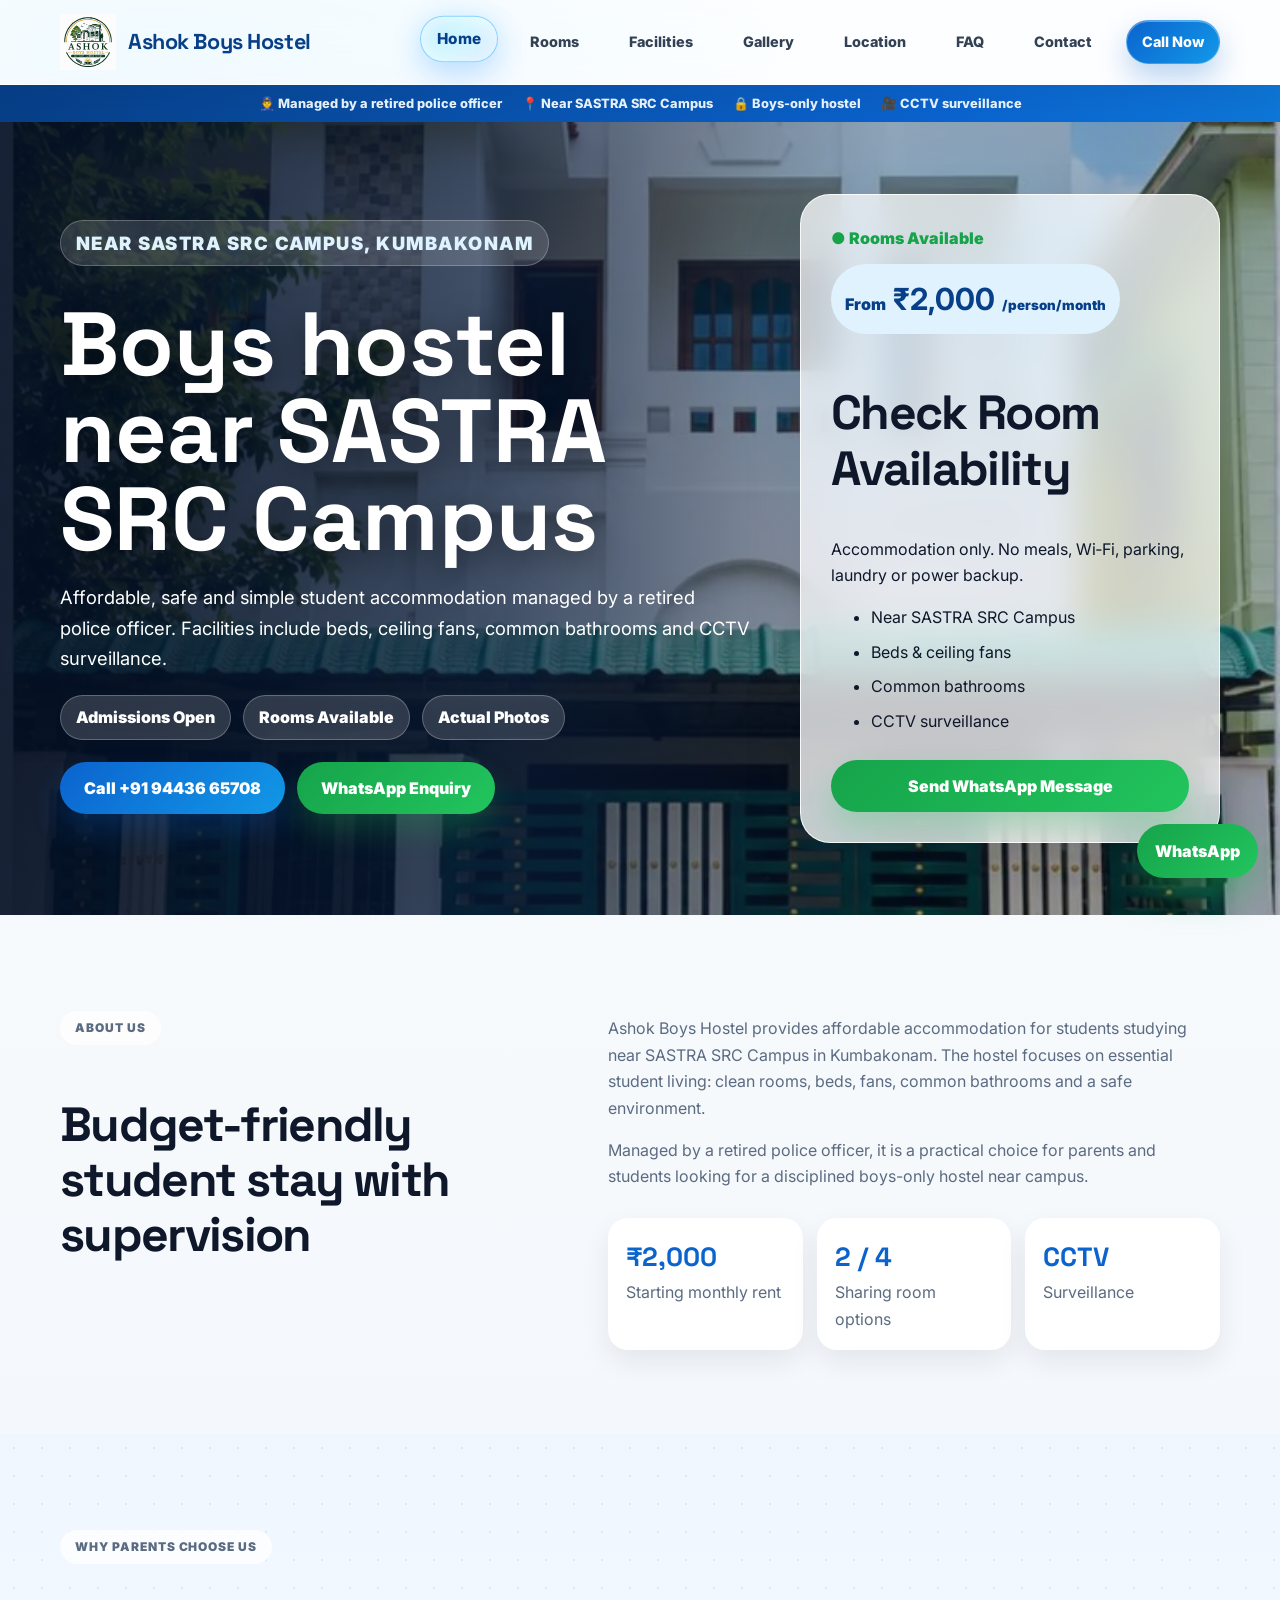
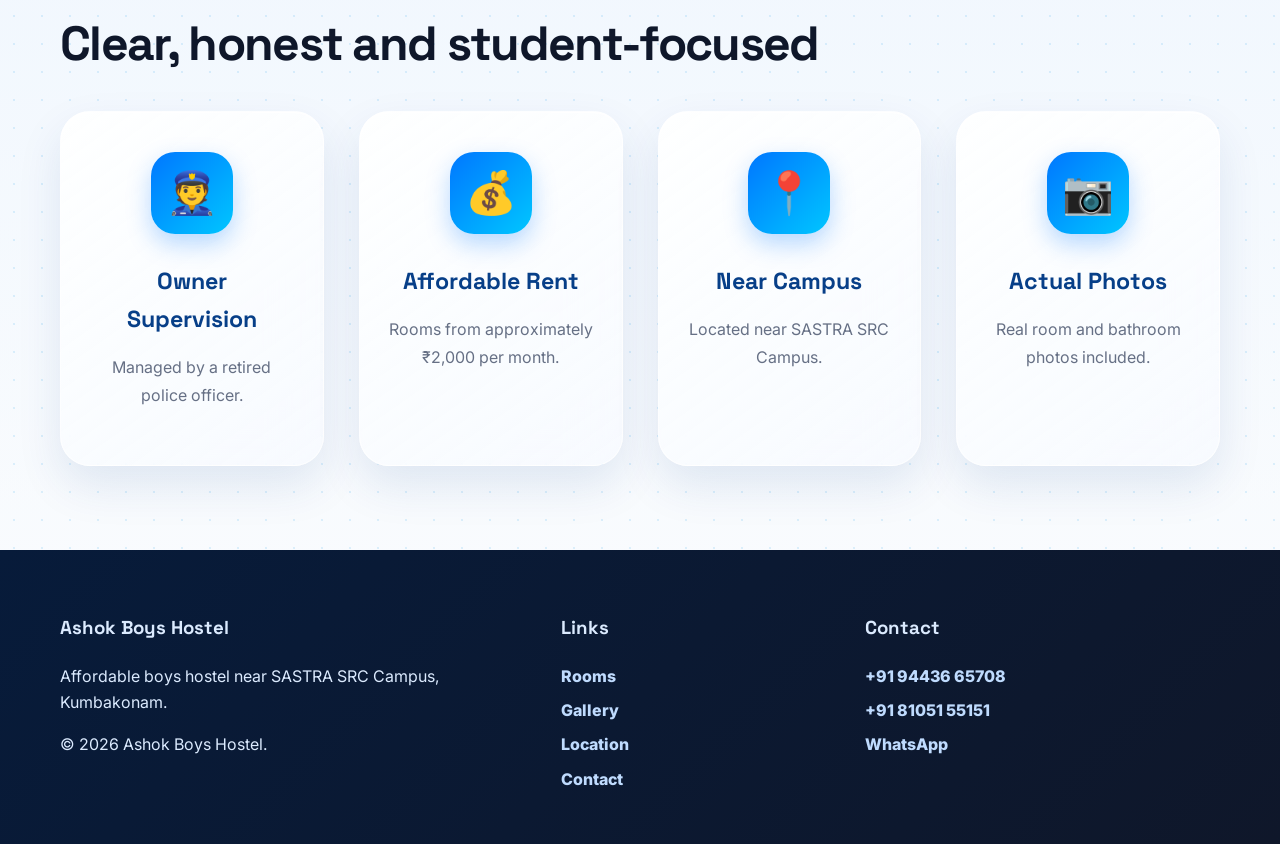
==== index.html @ c49eb803 "Add files via upload" ====
<!DOCTYPE html>
<html lang="en">
 <head>
 <!-- Google tag (gtag.js) -->
<script async src="https://www.googletagmanager.com/gtag/js?id=AW-18298483586"></script>
<script>
  window.dataLayer = window.dataLayer || [];
  function gtag(){dataLayer.push(arguments);}
  gtag('js', new Date());

  gtag('config', 'AW-18298483586');
</script>
  <meta charset="utf-8"/>
  <meta content="width=device-width, initial-scale=1.0" name="viewport"/>
  <title>
   Boys Hostel in Kumbakonam | Near SASTRA SRC Campus | Ashok Boys Hostel
  </title>
  <meta content="Affordable boys hostel near SASTRA SRC Campus, Kumbakonam. Rooms from ₹2,000/month with beds, fans, common bathrooms, CCTV and owner supervision." name="description"/>
  <meta content="boys hostel in kumbakonam, hostel near sastra src, student hostel kumbakonam, boys pg kumbakonam, hostel in kumbakonam" name="keywords"/>
  <meta content="Boys Hostel in Kumbakonam | Near SASTRA SRC Campus | Ashok Boys Hostel" property="og:title"/>
  <meta content="Affordable boys hostel near SASTRA SRC Campus, Kumbakonam. Rooms from ₹2,000/month with beds, fans, common bathrooms, CCTV and owner supervision." property="og:description"/>
  <meta content="images/hero.jpg" property="og:image"/>
  <link href="favicon.svg" rel="icon" type="image/svg+xml"/>
  <link href="style.css" rel="stylesheet"/>
  <script type="application/ld+json">
   {
    "@context": "https://schema.org",
    "@type": "LodgingBusiness",
    "name": "Ashok Boys Hostel",
    "description": "Affordable boys hostel near SASTRA SRC Campus in Kumbakonam. Rooms from ₹2,000 per person per month with beds, ceiling fans, common bathrooms, CCTV surveillance and owner supervision.",
    "address": {
        "@type": "PostalAddress",
        "streetAddress": "#6, Bharath Nagar, Near SASTRA SRC Campus",
        "addressLocality": "Kumbakonam",
        "addressRegion": "Tamil Nadu",
        "addressCountry": "IN"
    },
    "telephone": [
        "+91-94436-65708",
        "+91-81051-55151"
    ],
    "priceRange": "₹2,000/month",
    "amenityFeature": [
        {
            "@type": "LocationFeatureSpecification",
            "name": "Beds",
            "value": true
        },
        {
            "@type": "LocationFeatureSpecification",
            "name": "Ceiling Fans",
            "value": true
        },
        {
            "@type": "LocationFeatureSpecification",
            "name": "Common Bathrooms",
            "value": true
        },
        {
            "@type": "LocationFeatureSpecification",
            "name": "CCTV Surveillance",
            "value": true
        },
        {
            "@type": "LocationFeatureSpecification",
            "name": "Owner Supervision",
            "value": true
        }
    ]
}
  </script>
 </head>
 <body>
  <header class="site-header">
   <div class="container nav-wrap">
    <!--a class="brand" href="index.html">
				<span>ABH</span>Ashok Boys Hostel
			</a-->
    <a class="brand" href="index.html">
     <span class="logo-icon">
      <img alt="Ashok Boys Hostel Logo" src="images/logo.svg"/>
     </span>
     <span class="brand-text">
      Ashok Boys Hostel
     </span>
    </a>
    <button class="menu-toggle">
     ☰
    </button>
    <nav class="main-nav">
     <a class="active" href="index.html">
      Home
     </a>
     <a href="rooms.html">
      Rooms
     </a>
     <a href="facilities.html">
      Facilities
     </a>
     <a href="gallery.html">
      Gallery
     </a>
     <a href="location.html">
      Location
     </a>
     <a href="faq.html">
      FAQ
     </a>
     <a href="contact.html">
      Contact
     </a>
     <a class="nav-cta" href="tel:+919443665708">
      Call Now
     </a>
    </nav>
   </div>
  </header>
  <div class="trust-bar">
   <div class="container">
    <span>
     👮 Managed by a retired police officer
    </span>
    <span>
     📍 Near SASTRA SRC Campus
    </span>
    <span>
     🔒 Boys-only hostel
    </span>
    <span>
     🎥 CCTV surveillance
    </span>
   </div>
  </div>
  <main>
   <section class="hero">
    <div class="hero-bg">
     <picture>
      <source srcset="images/hero.webp" type="image/webp"/>
      <img alt="Ashok Boys Hostel front view" decoding="async" loading="lazy" src="images/hero.jpg"/>
     </picture>
    </div>
    <div class="hero-overlay">
    </div>
    <div class="container hero-grid">
     <div class="hero-content">
      <p class="eyebrow">
       Near SASTRA SRC Campus, Kumbakonam
      </p>
      <h1>
       Boys hostel near SASTRA SRC Campus
      </h1>
      <p>
       Affordable, safe and simple student accommodation managed by a retired police officer. Facilities include beds, ceiling fans, common bathrooms and CCTV surveillance.
      </p>
      <div class="badges">
       <span>
        Admissions Open
       </span>
       <span>
        Rooms Available
       </span>
       <span>
        Actual Photos
       </span>
      </div>
      <div class="actions">
       <a class="btn primary" href="tel:+919443665708">
        Call +91 94436 65708
       </a>
       <a class="btn whatsapp" href="https://wa.me/919443665708?text=Hi%2C%20I%20am%20interested%20in%20Ashok%20Boys%20Hostel.%20Is%20a%20room%20available%3F">
        WhatsApp Enquiry
       </a>
      </div>
     </div>
     <aside class="booking-card">
      <div class="available">
       ● Rooms Available
      </div>
      <div class="price">
       From
       <b>
        ₹2,000
       </b>
       <small>
        /person/month
       </small>
      </div>
      <h2>
       Check Room Availability
      </h2>
      <p>
       Accommodation only. No meals, Wi‑Fi, parking, laundry or power backup.
      </p>
      <ul>
       <li>
        Near SASTRA SRC Campus
       </li>
       <li>
        Beds &amp; ceiling fans
       </li>
       <li>
        Common bathrooms
       </li>
       <li>
        CCTV surveillance
       </li>
      </ul>
      <a class="btn whatsapp full" href="https://wa.me/919443665708">
       Send WhatsApp Message
      </a>
     </aside>
    </div>
   </section>
   <section class="section">
    <div class="container split">
     <div>
      <p class="section-label">
       About Us
      </p>
      <h2>
       Budget-friendly student stay with supervision
      </h2>
     </div>
     <div>
      <p>
       Ashok Boys Hostel provides affordable accommodation for students studying near SASTRA SRC Campus in Kumbakonam. The hostel focuses on essential student living: clean rooms, beds, fans, common bathrooms and a safe environment.
      </p>
      <p>
       Managed by a retired police officer, it is a practical choice for parents and students looking for a disciplined boys-only hostel near campus.
      </p>
      <div class="stats">
       <div>
        <b>
         ₹2,000
        </b>
        <span>
         Starting monthly rent
        </span>
       </div>
       <div>
        <b>
         2 / 4
        </b>
        <span>
         Sharing room options
        </span>
       </div>
       <div>
        <b>
         CCTV
        </b>
        <span>
         Surveillance
        </span>
       </div>
      </div>
     </div>
    </div>
   </section>
   <section class="section light">
    <div class="container">
     <p class="section-label">
      Why Parents Choose Us
     </p>
     <h2>
      Clear, honest and student-focused
     </h2>
     <div class="cards">
      <div class="card">
       <i>
        👮
       </i>
       <h3>
        Owner Supervision
       </h3>
       <p>
        Managed by a retired police officer.
       </p>
      </div>
      <div class="card">
       <i>
        💰
       </i>
       <h3>
        Affordable Rent
       </h3>
       <p>
        Rooms from approximately ₹2,000 per month.
       </p>
      </div>
      <div class="card">
       <i>
        📍
       </i>
       <h3>
        Near Campus
       </h3>
       <p>
        Located near SASTRA SRC Campus.
       </p>
      </div>
      <div class="card">
       <i>
        📷
       </i>
       <h3>
        Actual Photos
       </h3>
       <p>
        Real room and bathroom photos included.
       </p>
      </div>
     </div>
    </div>
   </section>
  </main>
  <footer>
   <div class="container footer-grid">
    <div>
     <h3>
      Ashok Boys Hostel
     </h3>
     <p>
      Affordable boys hostel near SASTRA SRC Campus, Kumbakonam.
     </p>
     <p>
      &copy; 2026 Ashok Boys Hostel.
     </p>
    </div>
    <div>
     <h3>
      Links
     </h3>
     <a href="rooms.html">
      Rooms
     </a>
     <a href="gallery.html">
      Gallery
     </a>
     <a href="location.html">
      Location
     </a>
     <a href="contact.html">
      Contact
     </a>
    </div>
    <div>
     <h3>
      Contact
     </h3>
     <a href="tel:+919443665708">
      +91 94436 65708
     </a>
     <a href="tel:+918105155151">
      +91 81051 55151
     </a>
     <a href="https://wa.me/919443665708">
      WhatsApp
     </a>
    </div>
   </div>
  </footer>
  <a class="whatsapp-float" href="https://wa.me/919443665708?text=Hi%2C%20I%20am%20interested%20in%20Ashok%20Boys%20Hostel.%20Is%20a%20room%20available%3F">
   WhatsApp
  </a>
  <div class="mobile-action-bar">
   <a href="tel:+919443665708">
    Call
   </a>
   <a href="https://wa.me/919443665708">
    WhatsApp
   </a>
   <a href="https://www.google.com/maps/search/?api=1&amp;query=%236%20Bharath%20Nagar%20Near%20SASTRA%20SRC%20Campus%20Kumbakonam">
    Directions
   </a>
  </div>
  <script src="app.js">
  </script>
 </body>
</html>
---- style.css ----
@import url("https://fonts.googleapis.com/css2?family=Space+Grotesk:wght@600;700&family=Inter:wght@400;600;700;800;900&display=swap");

/* =========================================================
   Ashok Boys Hostel Website Styles
   Theme: Premium Blue / White / Grey with Glassmorphism
   ========================================================= */

/* ---------- CSS Variables ---------- */
:root {
    --bg: #f6f9fc;
    --text: #0f172a;
    --muted: #5b6b82;

    --primary: #0b63ce;
    --primary-2: #1298e8;
    --primary-dark: #073f88;

    --dark: #071b3a;
    --white: #ffffff;

    --glass: rgba(255, 255, 255, 0.76);
    --glass-strong: rgba(255, 255, 255, 0.92);
    --glass-border: rgba(255, 255, 255, 0.85);

    --shadow-soft: 0 12px 28px rgba(15, 23, 42, 0.08);
    --shadow-card: 0 24px 60px rgba(15, 23, 42, 0.14);
    --shadow-glow: 0 30px 70px rgba(0, 119, 255, 0.25);

    --whatsapp: #22c55e;

    --radius-sm: 14px;
    --radius-md: 22px;
    --radius-lg: 30px;
    --radius-pill: 999px;
}

/* ---------- Base ---------- */
* {
    box-sizing: border-box;
}

html {
    scroll-behavior: smooth;
    scroll-padding-top: 98px;
}

body {
    margin: 0;
    font-family: "Inter", Arial, sans-serif;
    color: var(--text);
    background:
        radial-gradient(circle at 12% 8%, rgba(18, 152, 232, 0.18), transparent 28%),
        linear-gradient(180deg, #f8fbff 0%, var(--bg) 48%, #eef5fc 100%);
    line-height: 1.65;
    overflow-x: hidden;
}

.container {
    width: min(1160px, 92%);
    margin: 0 auto;
}

img {
    max-width: 100%;
}

a {
    transition:
        color 0.25s ease,
        transform 0.25s ease,
        box-shadow 0.25s ease,
        background 0.25s ease;
}

/* =========================================================
   Header / Navigation
   ========================================================= */
.site-header {
    position: sticky;
    top: 0;
    z-index: 50;
    background: rgba(255, 255, 255, 0.72);
    backdrop-filter: blur(18px) saturate(160%);
    -webkit-backdrop-filter: blur(18px) saturate(160%);
    border-bottom: 1px solid rgba(255, 255, 255, 0.82);
    box-shadow: 0 10px 34px rgba(15, 23, 42, 0.08);
}

.nav-wrap {
    display: flex;
    align-items: center;
    justify-content: space-between;
    gap: 18px;
    padding: 14px 0;
}

/* ---------- Logo / Brand ---------- */
/*
   Recommended HTML:
   <a class="brand" href="index.html">
       <span class="logo-icon">
           <img src="images/logo.svg" alt="Ashok Boys Hostel Logo">
       </span>
       <span class="brand-text">Ashok Boys Hostel</span>
   </a>
*/
.brand {
    display: flex;
    align-items: center;
    gap: 12px;
    text-decoration: none;
}

.logo-icon {
    width: 56px;
    height: 56px;
    display: flex;
    align-items: center;
    justify-content: center;
    flex-shrink: 0;
}

.logo-icon img {
    width: 100%;
    height: 100%;
    object-fit: contain;
    display: block;
}

.brand-text {
    font-family: "Space Grotesk", sans-serif;
    font-size: 1.35rem;
    font-weight: 800;
    color: var(--primary-dark);
    letter-spacing: -0.02em;
}

/* Backward compatibility if old HTML still uses <span>ABH</span> */
.brand > span:not(.logo-icon):not(.brand-text) {
    width: 42px;
    height: 42px;
    display: grid;
    place-items: center;
    flex-shrink: 0;
    border-radius: 14px;
    color: #ffffff;
    background: linear-gradient(135deg, var(--primary), var(--primary-2));
    font: 800 0.78rem "Inter", sans-serif;
    box-shadow: 0 12px 24px rgba(11, 99, 206, 0.28);
}

/* If you use a full logo SVG containing text + icon */
.brand-logo {
    height: 64px;
    width: auto;
    display: block;
}

.main-nav {
    display: flex;
    align-items: center;
    gap: 18px;
    flex-wrap: wrap;
}

.main-nav a {
    color: #334155;
    text-decoration: none;
    font-size: 0.9rem;
    font-weight: 800;
}

.main-nav a.active,
.main-nav a:hover {
    color: var(--primary);
}

.nav-cta {
    padding: 9px 16px;
    border-radius: var(--radius-pill);
    color: #ffffff !important;
    background: linear-gradient(135deg, var(--primary), var(--primary-2));
    box-shadow: 0 12px 24px rgba(11, 99, 206, 0.22);
}

.menu-toggle {
    display: none;
}

/* ---------- Trust Bar ---------- */
.trust-bar {
    color: #eaf6ff;
    background: linear-gradient(90deg, #073f88, #0b63ce, #1298e8, #073f88);
    background-size: 220% 100%;
    font-size: 0.8rem;
    font-weight: 800;
    animation: sheen 8s ease-in-out infinite;
}

.trust-bar .container {
    display: flex;
    justify-content: center;
    gap: 20px;
    flex-wrap: wrap;
    padding: 8px 0;
}

/* =========================================================
   Hero Section
   ========================================================= */
.hero {
    position: relative;
    min-height: calc(100vh - 108px);
    display: grid;
    align-items: center;
    overflow: hidden;
    isolation: isolate;
    background: var(--dark);
}

.hero-bg {
    position: absolute;
    inset: 0;
    z-index: -3;
}

.hero-bg picture,
.hero-bg img {
    width: 100%;
    height: 100%;
    display: block;
}

.hero-bg img {
    object-fit: cover;
    animation: zoom 18s ease-in-out infinite alternate;
}

.hero-overlay {
    position: absolute;
    inset: 0;
    z-index: -2;
    background:
        radial-gradient(circle at 76% 20%, rgba(18, 152, 232, 0.24), transparent 28%),
        linear-gradient(
            90deg,
            rgba(3, 15, 36, 0.92),
            rgba(7, 27, 58, 0.74) 40%,
            rgba(7, 27, 58, 0.34) 70%
        );
}

.hero-grid {
    display: grid;
    grid-template-columns: 1fr 420px;
    gap: 44px;
    align-items: center;
    padding: 72px 0;
}

.hero-content h1 {
    margin: 16px 0;
    color: #ffffff;
    font-family: "Space Grotesk", sans-serif;
    font-size: clamp(2.8rem, 7vw, 6rem);
    font-weight: 800;
    line-height: 0.98;
    text-shadow: 0 8px 32px rgba(0, 0, 0, 0.5);
}

.hero-content p {
    max-width: 690px;
    color: #ffffff;
    font-size: 1.15rem;
}

.eyebrow,
.section-label {
    display: inline-flex;
    align-items: center;
    padding: 7px 15px;
    border-radius: var(--radius-pill);
    color: var(--primary-dark);
    background: rgba(255, 255, 255, 0.78);
    font-size: 0.75rem;
    font-weight: 900;
    letter-spacing: 0.08em;
    text-transform: uppercase;
}

.hero .eyebrow {
    color: #dff3ff;
    background: rgba(255, 255, 255, 0.14);
    border: 1px solid rgba(255, 255, 255, 0.24);
}

.badges,
.actions {
    display: flex;
    flex-wrap: wrap;
    gap: 12px;
    margin: 22px 0;
}

.badges span {
    padding: 8px 15px;
    border-radius: var(--radius-pill);
    color: #ffffff;
    background: rgba(255, 255, 255, 0.16);
    border: 1px solid rgba(255, 255, 255, 0.25);
    font-weight: 900;
    backdrop-filter: blur(14px);
    -webkit-backdrop-filter: blur(14px);
    animation: float 4s ease-in-out infinite;
}

/* =========================================================
   Buttons
   ========================================================= */
.btn {
    min-height: 50px;
    display: inline-flex;
    align-items: center;
    justify-content: center;
    padding: 13px 24px;
    border: 0;
    border-radius: var(--radius-pill);
    cursor: pointer;
    text-decoration: none;
    font-weight: 900;
}

.btn:hover {
    transform: translateY(-3px);
}

.primary {
    color: #ffffff;
    background: linear-gradient(135deg, var(--primary), var(--primary-2));
    box-shadow: 0 16px 30px rgba(11, 99, 206, 0.25);
}

.whatsapp {
    color: #ffffff;
    background: linear-gradient(135deg, #16a34a, var(--whatsapp));
    box-shadow: 0 16px 30px rgba(34, 197, 94, 0.24);
}

.full {
    width: 100%;
    margin-top: 10px;
}

/* =========================================================
   Cards / Glass Base
   ========================================================= */
.booking-card,
.card,
.room-detail,
.contact-card,
.map-card,
.enquiry-form,
.faq-list details {
    background: var(--glass);
    border: 1px solid var(--glass-border);
    border-radius: var(--radius-lg);
    box-shadow: var(--shadow-card);
    backdrop-filter: blur(18px) saturate(160%);
    -webkit-backdrop-filter: blur(18px) saturate(160%);
    overflow: hidden;
}

.booking-card {
    padding: 30px;
}

.available {
    color: #16a34a;
    font-weight: 900;
}

.price {
    display: inline-flex;
    align-items: baseline;
    gap: 7px;
    margin: 12px 0;
    padding: 10px 14px;
    border-radius: var(--radius-pill);
    color: var(--primary-dark);
    background: #e0f2fe;
    font-weight: 900;
}

.price b {
    font-size: 1.9rem;
}

.booking-card li {
    margin: 8px 0;
}

/* =========================================================
   General Sections
   ========================================================= */
.section {
    padding: 84px 0;
}

.light {
    background:
        radial-gradient(rgba(18, 152, 232, 0.13) 1px, transparent 1px) 0 0 / 28px 28px,
        linear-gradient(180deg, rgba(238, 246, 255, 0.74), rgba(255, 255, 255, 0.58));
}

.split,
.contact-grid,
.location-grid {
    display: grid;
    grid-template-columns: 0.9fr 1.1fr;
    gap: 48px;
}

.section p,
.card p,
.stats span {
    color: var(--muted);
}

h2,
h3 {
    font-family: "Space Grotesk", sans-serif;
}

h2 {
    font-size: clamp(1.9rem, 4vw, 3rem);
    line-height: 1.15;
    letter-spacing: -0.035em;
}

.stats {
    display: grid;
    grid-template-columns: repeat(3, 1fr);
    gap: 14px;
    margin-top: 28px;
}

.stats div {
    padding: 18px;
    border-radius: 20px;
    background: #ffffff;
    box-shadow: var(--shadow-soft);
}

.stats b {
    display: block;
    color: var(--primary);
    font-family: "Space Grotesk", sans-serif;
    font-size: 1.65rem;
    font-weight: 900;
}

/* =========================================================
   Why Parents Choose Us Section + Premium Hover Cards
   Applies to:
   <div class="cards"><div class="card">...</div></div>
   ========================================================= */
.cards {
    display: grid;
    grid-template-columns: repeat(auto-fit, minmax(260px, 1fr));
    gap: 35px;
    margin-top: 34px;
}

.cards.six {
    grid-template-columns: repeat(auto-fit, minmax(260px, 1fr));
}

.card {
    position: relative;
    min-height: 260px;
    padding: 40px 28px;
    border-radius: 30px;
    overflow: hidden;
    isolation: isolate;
    text-align: center;

    background:
        linear-gradient(
            145deg,
            rgba(255, 255, 255, 0.92),
            rgba(247, 250, 255, 0.82)
        );

    border: 1px solid rgba(255, 255, 255, 0.6);

    box-shadow:
        0 20px 45px rgba(0, 60, 140, 0.10),
        inset 0 1px 0 rgba(255, 255, 255, 0.8);

    backdrop-filter: blur(25px);
    -webkit-backdrop-filter: blur(25px);

    transition:
        transform 0.45s cubic-bezier(0.22, 1, 0.36, 1),
        box-shadow 0.45s ease,
        border-color 0.45s ease,
        background 0.45s ease;
}

/* Glossy moving reflection */
.card::before {
    content: "";
    position: absolute;
    top: -80%;
    left: -120%;
    width: 70%;
    height: 250%;
    transform: rotate(28deg);
    background:
        linear-gradient(
            rgba(255, 255, 255, 0),
            rgba(255, 255, 255, 0.65),
            rgba(255, 255, 255, 0)
        );
    transition: left 1s ease;
    z-index: 1;
    pointer-events: none;
}

/* Soft colored glow layer */
.card::after {
    content: "";
    position: absolute;
    inset: -2px;
    z-index: -1;
    border-radius: 30px;
    background:
        linear-gradient(
            135deg,
            rgba(0, 153, 255, 0.35),
            rgba(0, 255, 255, 0.15),
            rgba(120, 90, 255, 0.25)
        );
    opacity: 0;
    filter: blur(22px);
    transition: opacity 0.45s ease;
}

.card:hover {
    transform: translateY(-14px) scale(1.045);
    border-color: #66c8ff;

    box-shadow:
        0 30px 70px rgba(0, 119, 255, 0.25),
        0 0 50px rgba(0, 180, 255, 0.18),
        inset 0 1px 0 rgba(255, 255, 255, 0.9);
}

.card:hover::before {
    left: 160%;
}

.card:hover::after {
    opacity: 1;
}

.card i {
    width: 82px;
    height: 82px;
    display: flex;
    align-items: center;
    justify-content: center;
    margin: 0 auto;
    border-radius: 24px;
    color: #ffffff;
    background: linear-gradient(135deg, #0077ff, #00c6ff);
    font-size: 2.6rem;
    font-style: normal;

    box-shadow:
        0 10px 25px rgba(0, 119, 255, 0.28);

    transition:
        transform 0.45s cubic-bezier(0.22, 1, 0.36, 1),
        box-shadow 0.45s ease;
}

.card:hover i {
    transform: scale(1.18) rotate(-6deg);

    box-shadow:
        0 0 35px rgba(0, 162, 255, 0.55),
        0 0 60px rgba(0, 162, 255, 0.22);
}

.card h3 {
    margin-top: 28px;
    margin-bottom: 0;
    color: var(--primary-dark);
    font-size: 1.45rem;
    font-weight: 800;
    transition: color 0.35s ease;
}

.card p {
    margin-top: 15px;
    color: #667085;
    font-size: 1rem;
    line-height: 1.75;
    transition: color 0.35s ease;
}

.card:hover h3 {
    color: #0067ff;
}

.card:hover p {
    color: #4d6175;
}

/* Different subtle glow accents for the first four Why Parents cards */
.cards .card:nth-child(1)::after {
    background:
        linear-gradient(
            135deg,
            rgba(0, 119, 255, 0.38),
            rgba(0, 198, 255, 0.18)
        );
}

.cards .card:nth-child(2)::after {
    background:
        linear-gradient(
            135deg,
            rgba(34, 197, 94, 0.35),
            rgba(125, 211, 252, 0.18)
        );
}

.cards .card:nth-child(3)::after {
    background:
        linear-gradient(
            135deg,
            rgba(124, 58, 237, 0.30),
            rgba(14, 165, 233, 0.16)
        );
}

.cards .card:nth-child(4)::after {
    background:
        linear-gradient(
            135deg,
            rgba(245, 158, 11, 0.32),
            rgba(14, 165, 233, 0.16)
        );
}

/* =========================================================
   Page Hero
   ========================================================= */
.page-hero {
    padding: 90px 0;
    color: #ffffff;
    background: linear-gradient(135deg, var(--dark), var(--primary));
}

.page-hero p {
    color: #dbeafe;
}

/* =========================================================
   Rooms
   ========================================================= */
.room-grid {
    display: grid;
    gap: 28px;
}

.room-detail {
    display: grid;
    grid-template-columns: 0.9fr 1.1fr;
    gap: 24px;
    padding: 18px;
}

.room-detail img {
    width: 100%;
    height: 360px;
    object-fit: cover;
    border-radius: 22px;
}

.room-detail div {
    padding: 16px;
}

/* =========================================================
   Facilities: Not Available
   ========================================================= */
.not-available {
    display: flex;
    flex-wrap: wrap;
    gap: 12px;
}

.not-available span {
    padding: 10px 14px;
    border-radius: var(--radius-pill);
    color: #991b1b;
    background: #fee2e2;
    font-weight: 900;
}

/* =========================================================
   Gallery
   ========================================================= */
.gallery {
    display: grid;
    grid-template-columns: repeat(auto-fit, minmax(255px, 1fr));
    gap: 20px;
}

.gallery figure {
    position: relative;
    height: 260px;
    margin: 0;
    border-radius: 24px;
    overflow: hidden;
    cursor: pointer;
    background: #ffffff;
    box-shadow: 0 18px 38px rgba(15, 23, 42, 0.13);
}

.gallery figure:nth-child(3n) {
    height: 330px;
}

.gallery img {
    width: 100%;
    height: 100%;
    display: block;
    object-fit: cover;
    transition: transform 0.45s ease;
}

.gallery figure:hover img {
    transform: scale(1.08);
}

.gallery figcaption {
    position: absolute;
    left: 12px;
    right: 12px;
    bottom: 12px;
    padding: 10px;
    border-radius: 16px;
    color: #ffffff;
    background: linear-gradient(90deg, rgba(7, 63, 136, 0.86), rgba(11, 99, 206, 0.72));
    font-weight: 900;
}

/* =========================================================
   Location / Map
   ========================================================= */
.map-card {
    padding: 12px;
}

.map-card iframe {
    width: 100%;
    height: 370px;
    display: block;
    border: 0;
    border-radius: 22px;
}

/* =========================================================
   Contact / Form
   ========================================================= */
.contact-card,
.enquiry-form {
    padding: 30px;
}

.contact-card a {
    color: var(--primary-dark);
    font-weight: 900;
}

.enquiry-form {
    display: grid;
    gap: 14px;
}

.enquiry-form label {
    display: grid;
    gap: 7px;
    font-weight: 900;
}

.enquiry-form input {
    min-height: 46px;
    padding: 12px;
    border: 1px solid #cbd5e1;
    border-radius: 14px;
    font: inherit;
}

.enquiry-form input:focus {
    outline: none;
    border-color: rgba(18, 152, 232, 0.7);
    box-shadow: 0 0 0 5px rgba(18, 152, 232, 0.14);
}

/* =========================================================
   FAQ
   ========================================================= */
.faq-list {
    max-width: 900px;
}

.faq-list details {
    margin: 14px 0;
}

.faq-list summary {
    padding: 20px 24px;
    cursor: pointer;
    font-weight: 900;
}

.faq-list p {
    padding: 0 24px 20px;
}

/* =========================================================
   Lightbox
   ========================================================= */
.lightbox {
    position: fixed;
    inset: 0;
    z-index: 100;
    display: none;
    place-items: center;
    padding: 28px;
    background: rgba(2, 6, 23, 0.86);
}

.lightbox.open {
    display: grid;
}

.lightbox img {
    max-width: min(1100px, 94vw);
    max-height: 82vh;
    border-radius: 22px;
}

.lightbox-close,
.lightbox-nav {
    position: fixed;
    border: 0;
    border-radius: 50%;
    color: #ffffff;
    background: rgba(255, 255, 255, 0.18);
    cursor: pointer;
}

.lightbox-close {
    right: 24px;
    top: 18px;
    width: 46px;
    height: 46px;
    font-size: 2rem;
}

.lightbox-nav {
    top: 50%;
    width: 54px;
    height: 54px;
    font-size: 3rem;
}

.lightbox-prev {
    left: 24px;
}

.lightbox-next {
    right: 24px;
}

/* =========================================================
   Footer
   ========================================================= */
footer {
    padding: 44px 0;
    color: #dbeafe;
    background: linear-gradient(135deg, var(--dark), #0f172a);
}

.footer-grid {
    display: grid;
    grid-template-columns: 1.2fr 0.7fr 0.9fr;
    gap: 28px;
}

.footer-grid a {
    display: block;
    margin: 8px 0;
    color: #bfdbfe;
    text-decoration: none;
    font-weight: 800;
}

/* =========================================================
   Floating Actions
   ========================================================= */
.whatsapp-float {
    position: fixed;
    right: 22px;
    bottom: 22px;
    z-index: 40;
    padding: 14px 18px;
    border-radius: var(--radius-pill);
    color: #ffffff;
    background: linear-gradient(135deg, #16a34a, var(--whatsapp));
    text-decoration: none;
    font-weight: 900;
    box-shadow: 0 18px 34px rgba(34, 197, 94, 0.36);
}

.mobile-action-bar {
    display: none;
}

/* =========================================================
   Animations
   ========================================================= */
@keyframes zoom {
    to {
        transform: scale(1.1);
    }
}

@keyframes float {
    50% {
        transform: translateY(-7px);
    }
}

@keyframes sheen {
    50% {
        background-position: 100% 50%;
    }
}

/* =========================================================
   Responsive
   ========================================================= */
@media (max-width: 980px) {
    .hero-grid,
    .split,
    .contact-grid,
    .location-grid {
        grid-template-columns: 1fr;
    }

    .hero,
    .hero-grid {
        min-height: auto;
    }

    .cards,
    .cards.six {
        grid-template-columns: repeat(2, 1fr);
    }

    .room-detail {
        grid-template-columns: 1fr;
    }

    .footer-grid {
        grid-template-columns: 1fr;
    }
}

@media (max-width: 760px) {
    body {
        padding-bottom: 72px;
    }

    .brand-text {
        font-size: 1.05rem;
    }

    .logo-icon {
        width: 46px;
        height: 46px;
    }

    .menu-toggle {
        display: block;
        padding: 8px 12px;
        border: 0;
        border-radius: 12px;
        color: #ffffff;
        background: linear-gradient(135deg, var(--primary), var(--primary-2));
        font-weight: 900;
    }

    .main-nav {
        position: absolute;
        left: 4%;
        right: 4%;
        top: 72px;
        display: none;
        flex-direction: column;
        align-items: flex-start;
        padding: 18px;
        border-radius: 22px;
        background: rgba(255, 255, 255, 0.95);
        box-shadow: var(--shadow-card);
    }

    .main-nav.open {
        display: flex;
    }

    .trust-bar .container {
        justify-content: flex-start;
        font-size: 0.72rem;
    }

    .hero-grid {
        padding: 54px 0 82px;
    }

    .hero-overlay {
        background:
            linear-gradient(
                180deg,
                rgba(3, 15, 36, 0.90),
                rgba(7, 27, 58, 0.74)
            );
    }

    .hero-content h1 {
        font-size: clamp(2.5rem, 12vw, 4.4rem);
    }

    .booking-card {
        padding: 22px;
    }

    .cards,
    .cards.six,
    .stats {
        grid-template-columns: 1fr;
    }

    .card {
        min-height: auto;
        padding: 34px 24px;
    }

    .card:hover {
        transform: translateY(-8px) scale(1.025);
    }

    .room-detail img {
        height: 280px;
    }

    .gallery {
        grid-template-columns: 1fr;
    }

    .whatsapp-float {
        display: none;
    }

    .mobile-action-bar {
        position: fixed;
        left: 10px;
        right: 10px;
        bottom: 10px;
        z-index: 80;
        display: grid;
        grid-template-columns: 1fr 1fr 1fr;
        gap: 8px;
        padding: 9px;
        border-radius: 20px;
        background: rgba(255, 255, 255, 0.86);
        box-shadow: 0 18px 42px rgba(15, 23, 42, 0.20);
        backdrop-filter: blur(18px);
        -webkit-backdrop-filter: blur(18px);
    }

    .mobile-action-bar a {
        min-height: 46px;
        display: grid;
        place-items: center;
        border-radius: 14px;
        color: #ffffff;
        background: linear-gradient(135deg, var(--primary), var(--primary-2));
        text-decoration: none;
        font-weight: 900;
    }

    .mobile-action-bar a:nth-child(2) {
        background: linear-gradient(135deg, #16a34a, var(--whatsapp));
    }

    .mobile-action-bar a:nth-child(3) {
        background: linear-gradient(135deg, #475569, #0f172a);
    }
}

/* =========================================================
   Reduced Motion Accessibility
   ========================================================= */
@media (prefers-reduced-motion: reduce) {
    *,
    *::before,
    *::after {
        animation-duration: 0.001ms !important;
        animation-iteration-count: 1 !important;
        transition-duration: 0.001ms !important;
        scroll-behavior: auto !important;
    }
}

/* =========================================================
   Premium Main Navigation Hover / Active Effects
   Glossy + Glow + Soft Zoom
   ========================================================= */
.main-nav a {
    position: relative;
    isolation: isolate;
    overflow: hidden;

    min-height: 40px;
    display: inline-flex;
    align-items: center;
    justify-content: center;

    padding: 9px 15px;
    border-radius: var(--radius-pill);

    color: #334155;
    text-decoration: none;
    font-size: 0.9rem;
    font-weight: 800;

    background: transparent;
    border: 1px solid transparent;

    transition:
        transform 0.35s cubic-bezier(0.22, 1, 0.36, 1),
        color 0.35s ease,
        background 0.35s ease,
        border-color 0.35s ease,
        box-shadow 0.35s ease;
}

/* Soft glossy reflection */
.main-nav a::before {
    content: "";
    position: absolute;
    top: -90%;
    left: -120%;

    width: 60%;
    height: 260%;

    transform: rotate(28deg);

    background:
        linear-gradient(
            rgba(255, 255, 255, 0),
            rgba(255, 255, 255, 0.72),
            rgba(255, 255, 255, 0)
        );

    transition: left 0.8s ease;
    z-index: -1;
    pointer-events: none;
}

/* Glow layer */
.main-nav a::after {
    content: "";
    position: absolute;
    inset: -2px;
    z-index: -2;

    border-radius: var(--radius-pill);

    background:
        linear-gradient(
            135deg,
            rgba(0, 153, 255, 0.36),
            rgba(0, 255, 255, 0.16),
            rgba(120, 90, 255, 0.22)
        );

    opacity: 0;
    filter: blur(14px);

    transition: opacity 0.35s ease;
    pointer-events: none;
}

.main-nav a:hover,
.main-nav a.active {
    color: var(--primary-dark);

    background:
        linear-gradient(
            145deg,
            rgba(255, 255, 255, 0.94),
            rgba(239, 248, 255, 0.82)
        );

    border-color: rgba(102, 200, 255, 0.78);

    box-shadow:
        0 14px 32px rgba(0, 119, 255, 0.18),
        0 0 28px rgba(0, 180, 255, 0.14),
        inset 0 1px 0 rgba(255, 255, 255, 0.92);

    transform: translateY(-3px) scale(1.055);
}

.main-nav a:hover::before,
.main-nav a.active::before {
    left: 160%;
}

.main-nav a:hover::after,
.main-nav a.active::after {
    opacity: 1;
}

/* Keep Call Now as strong CTA but with the same glossy interaction */
.main-nav .nav-cta {
    color: #ffffff !important;
    background: linear-gradient(135deg, var(--primary), var(--primary-2));
    border-color: rgba(255, 255, 255, 0.28);

    box-shadow:
        0 14px 30px rgba(11, 99, 206, 0.28),
        inset 0 1px 0 rgba(255, 255, 255, 0.35);
}

.main-nav .nav-cta:hover,
.main-nav .nav-cta.active {
    color: #ffffff !important;

    background:
        linear-gradient(
            135deg,
            #0067ff,
            #00c6ff
        );

    border-color: rgba(255, 255, 255, 0.60);

    box-shadow:
        0 18px 38px rgba(0, 119, 255, 0.32),
        0 0 42px rgba(0, 180, 255, 0.26),
        inset 0 1px 0 rgba(255, 255, 255, 0.52);

    transform: translateY(-3px) scale(1.06);
}

/* Mobile menu: reduce zoom so the menu remains stable */
@media (max-width: 760px) {
    .main-nav a {
        width: 100%;
        justify-content: flex-start;
        padding: 11px 15px;
    }

    .main-nav a:hover,
    .main-nav a.active,
    .main-nav .nav-cta:hover,
    .main-nav .nav-cta.active {
        transform: translateY(-1px) scale(1.015);
    }
}
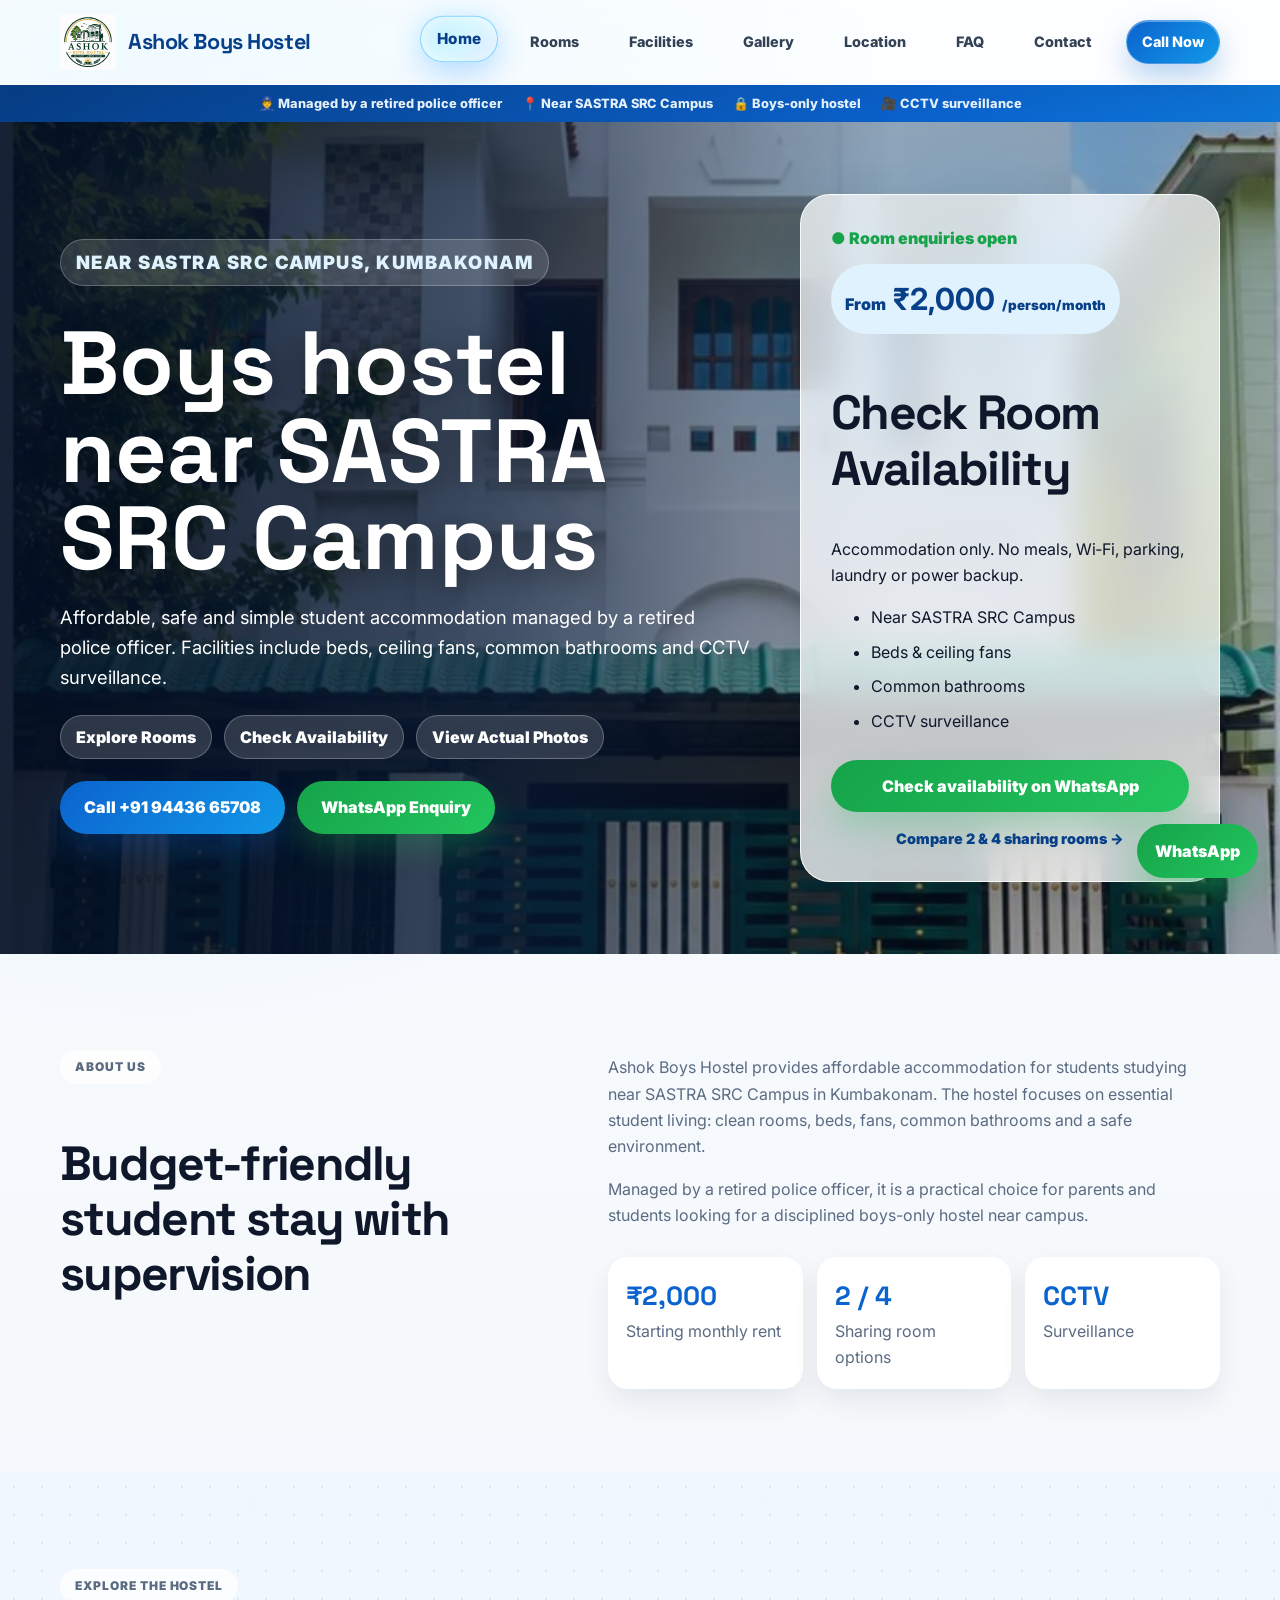
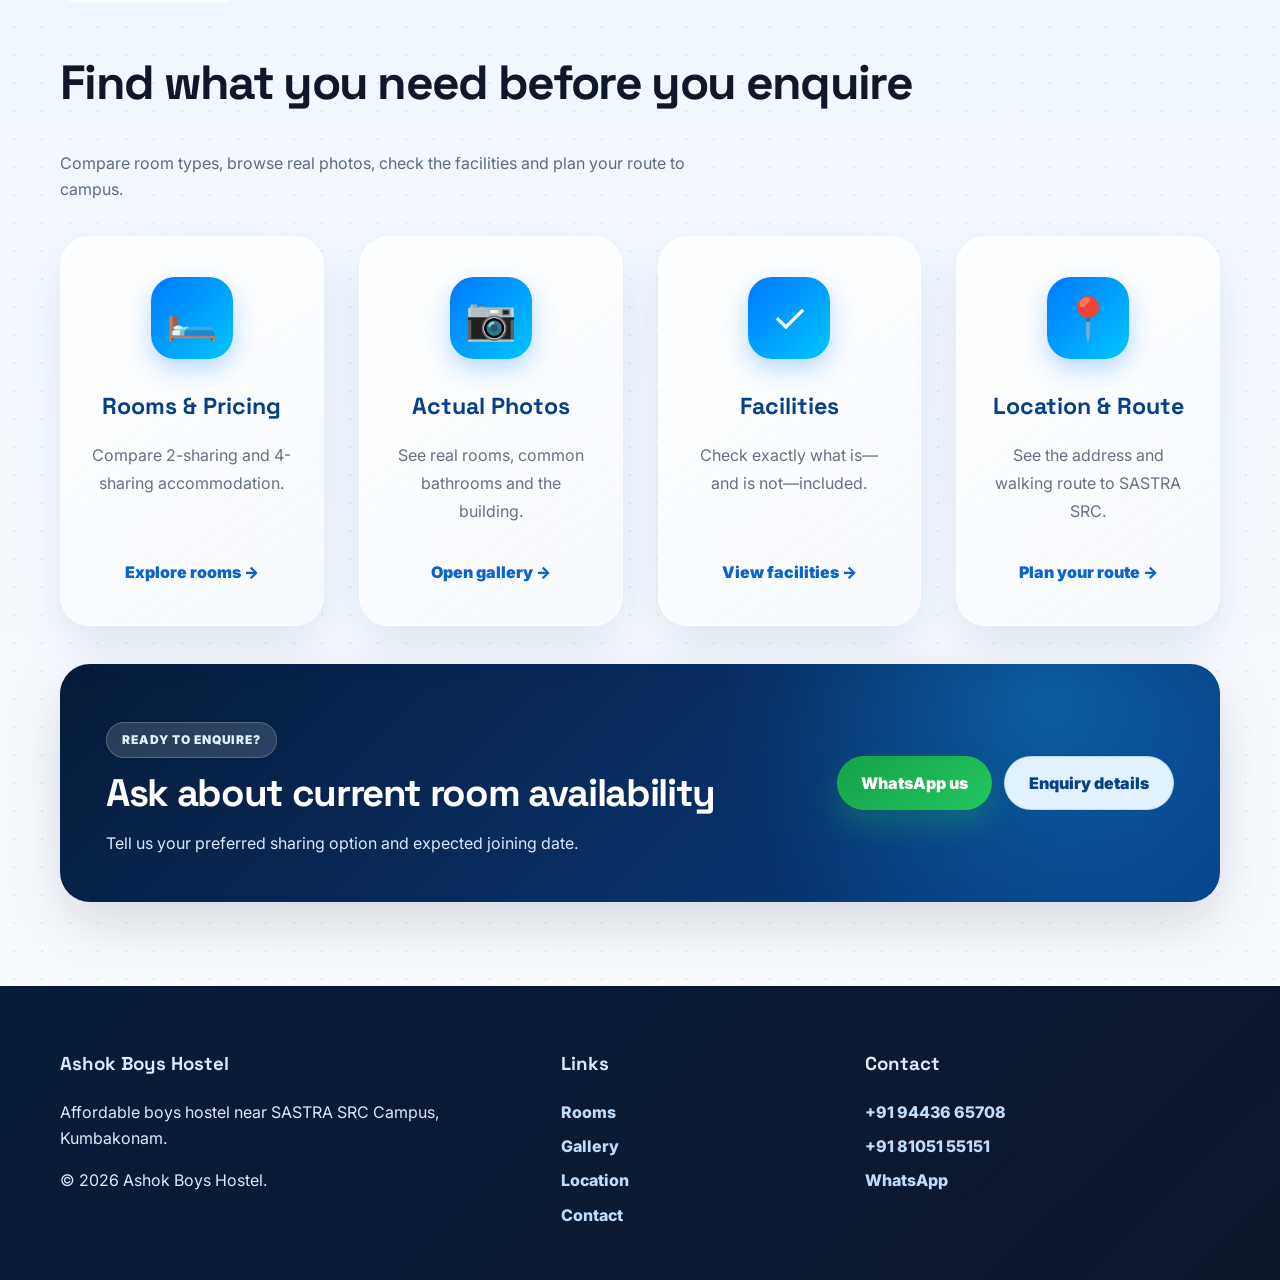
==== commit 8eb6691b: "Update hostel site location page" ====
--- a/index.html
+++ b/index.html
@@ -10,6 +10,25 @@
 
   gtag('config', 'AW-18298483586');
 </script>
+<!-- Event snippet for Page view conversion page
+In your html page, add the snippet and call gtag_report_conversion when someone clicks on the chosen link or button. -->
+<script>
+function gtag_report_conversion(url) {
+  var callback = function () {
+    if (typeof(url) != 'undefined') {
+      window.location = url;
+    }
+  };
+  gtag('event', 'conversion', {
+      'send_to': 'AW-18298483586/ihwCCOe3nsscEILnspVE',
+      'value': 1.0,
+      'currency': 'INR',
+      'event_callback': callback
+  });
+  return false;
+}
+</script>
+
   <meta charset="utf-8"/>
   <meta content="width=device-width, initial-scale=1.0" name="viewport"/>
   <title>
@@ -21,6 +40,8 @@
   <meta content="Affordable boys hostel near SASTRA SRC Campus, Kumbakonam. Rooms from ₹2,000/month with beds, fans, common bathrooms, CCTV and owner supervision." property="og:description"/>
   <meta content="images/hero.jpg" property="og:image"/>
   <link href="favicon.svg" rel="icon" type="image/svg+xml"/>
+  <meta content="#0b63ce" name="theme-color"/>
+  <link href="manifest.json" rel="manifest"/>
   <link href="style.css" rel="stylesheet"/>
   <script type="application/ld+json">
    {
@@ -84,10 +105,10 @@
       Ashok Boys Hostel
      </span>
     </a>
-    <button class="menu-toggle">
-     ☰
+    <button aria-controls="main-navigation" aria-expanded="false" aria-label="Open navigation menu" class="menu-toggle" type="button">
+     <span aria-hidden="true">☰</span>
     </button>
-    <nav class="main-nav">
+    <nav class="main-nav" id="main-navigation">
      <a class="active" href="index.html">
       Home
      </a>
@@ -152,16 +173,10 @@
       <p>
        Affordable, safe and simple student accommodation managed by a retired police officer. Facilities include beds, ceiling fans, common bathrooms and CCTV surveillance.
       </p>
-      <div class="badges">
-       <span>
-        Admissions Open
-       </span>
-       <span>
-        Rooms Available
-       </span>
-       <span>
-        Actual Photos
-       </span>
+      <div class="badges hero-links" aria-label="Quick links">
+       <a href="rooms.html">Explore Rooms</a>
+       <a href="contact.html">Check Availability</a>
+       <a href="gallery.html">View Actual Photos</a>
       </div>
       <div class="actions">
        <a class="btn primary" href="tel:+919443665708">
@@ -174,7 +189,7 @@
      </div>
      <aside class="booking-card">
       <div class="available">
-       ● Rooms Available
+       ● Room enquiries open
       </div>
       <div class="price">
        From
@@ -205,9 +220,10 @@
         CCTV surveillance
        </li>
       </ul>
-      <a class="btn whatsapp full" href="https://wa.me/919443665708">
-       Send WhatsApp Message
-      </a>
+      <a class="btn whatsapp full" href="https://wa.me/919443665708?text=Hi%2C%20I%20would%20like%20to%20check%20current%20room%20availability%20at%20Ashok%20Boys%20Hostel.">
+       Check availability on WhatsApp
+      </a>
+      <a class="booking-secondary-link" href="rooms.html">Compare 2 &amp; 4 sharing rooms →</a>
      </aside>
     </div>
    </section>
@@ -229,86 +245,76 @@
        Managed by a retired police officer, it is a practical choice for parents and students looking for a disciplined boys-only hostel near campus.
       </p>
       <div class="stats">
-       <div>
+       <a href="rooms.html">
         <b>
          ₹2,000
         </b>
         <span>
          Starting monthly rent
         </span>
-       </div>
-       <div>
+       </a>
+       <a href="rooms.html">
         <b>
          2 / 4
         </b>
         <span>
          Sharing room options
         </span>
-       </div>
-       <div>
+       </a>
+       <a href="facilities.html">
         <b>
          CCTV
         </b>
         <span>
          Surveillance
         </span>
-       </div>
+       </a>
       </div>
      </div>
     </div>
    </section>
    <section class="section light">
     <div class="container">
-     <p class="section-label">
-      Why Parents Choose Us
-     </p>
+     <p class="section-label">Explore the hostel</p>
      <h2>
-      Clear, honest and student-focused
+      Find what you need before you enquire
      </h2>
-     <div class="cards">
-      <div class="card">
-       <i>
-        👮
-       </i>
-       <h3>
-        Owner Supervision
-       </h3>
-       <p>
-        Managed by a retired police officer.
-       </p>
-      </div>
-      <div class="card">
-       <i>
-        💰
-       </i>
-       <h3>
-        Affordable Rent
-       </h3>
-       <p>
-        Rooms from approximately ₹2,000 per month.
-       </p>
-      </div>
-      <div class="card">
-       <i>
-        📍
-       </i>
-       <h3>
-        Near Campus
-       </h3>
-       <p>
-        Located near SASTRA SRC Campus.
-       </p>
-      </div>
-      <div class="card">
-       <i>
-        📷
-       </i>
-       <h3>
-        Actual Photos
-       </h3>
-       <p>
-        Real room and bathroom photos included.
-       </p>
+     <p class="pathways-intro">Compare room types, browse real photos, check the facilities and plan your route to campus.</p>
+     <div class="cards home-pathways">
+      <a class="card" href="rooms.html">
+       <i>🛏️</i>
+       <h3>Rooms &amp; Pricing</h3>
+       <p>Compare 2-sharing and 4-sharing accommodation.</p>
+       <span class="card-link">Explore rooms →</span>
+      </a>
+      <a class="card" href="gallery.html">
+       <i>📷</i>
+       <h3>Actual Photos</h3>
+       <p>See real rooms, common bathrooms and the building.</p>
+       <span class="card-link">Open gallery →</span>
+      </a>
+      <a class="card" href="facilities.html">
+       <i>✓</i>
+       <h3>Facilities</h3>
+       <p>Check exactly what is—and is not—included.</p>
+       <span class="card-link">View facilities →</span>
+      </a>
+      <a class="card" href="location.html">
+       <i>📍</i>
+       <h3>Location &amp; Route</h3>
+       <p>See the address and walking route to SASTRA SRC.</p>
+       <span class="card-link">Plan your route →</span>
+      </a>
+     </div>
+     <div class="home-enquiry-strip">
+      <div>
+       <p class="section-label">Ready to enquire?</p>
+       <h2>Ask about current room availability</h2>
+       <p>Tell us your preferred sharing option and expected joining date.</p>
+      </div>
+      <div class="home-enquiry-actions">
+       <a class="btn whatsapp" href="https://wa.me/919443665708?text=Hi%2C%20I%20would%20like%20to%20check%20room%20availability.%20My%20preferred%20room%20is%3A%20">WhatsApp us</a>
+       <a class="btn secondary" href="contact.html">Enquiry details</a>
       </div>
      </div>
     </div>
--- a/style.css
+++ b/style.css
@@ -419,6 +419,289 @@
     grid-template-columns: 0.9fr 1.1fr;
     gap: 48px;
 }
+/* =========================================================
+   Distance Cards
+   Premium Glassmorphism Style
+   ========================================================= */
+
+.distance-cards {
+    display: grid;
+    grid-template-columns: repeat(3, 1fr);
+    gap: 22px;
+    margin: 35px 0;
+}
+
+.distance-card {
+    position: relative;
+    overflow: hidden;
+    isolation: isolate;
+
+    padding: 26px 22px;
+
+    text-align: center;
+
+    border-radius: 28px;
+
+    background:
+        linear-gradient(
+            145deg,
+            rgba(255,255,255,.92),
+            rgba(247,250,255,.82)
+        );
+
+    backdrop-filter: blur(22px);
+    -webkit-backdrop-filter: blur(22px);
+
+    border: 1px solid rgba(255,255,255,.70);
+
+    box-shadow:
+        0 18px 42px rgba(0,60,140,.10),
+        inset 0 1px 0 rgba(255,255,255,.90);
+
+    transition:
+        transform .45s cubic-bezier(.22,1,.36,1),
+        box-shadow .45s,
+        border-color .45s;
+}
+
+/* ----------------------------------
+   Glossy Reflection
+---------------------------------- */
+
+.distance-card::before {
+
+    content: "";
+
+    position: absolute;
+
+    top: -90%;
+    left: -120%;
+
+    width: 65%;
+    height: 260%;
+
+    transform: rotate(28deg);
+
+    background:
+        linear-gradient(
+            rgba(255,255,255,0),
+            rgba(255,255,255,.75),
+            rgba(255,255,255,0)
+        );
+
+    transition: left .9s ease;
+
+    pointer-events: none;
+}
+
+/* ----------------------------------
+   Soft Glow Layer
+---------------------------------- */
+
+.distance-card::after {
+
+    content: "";
+
+    position: absolute;
+
+    inset: -2px;
+
+    border-radius: 28px;
+
+    background:
+        linear-gradient(
+            135deg,
+            rgba(0,153,255,.35),
+            rgba(0,255,255,.18),
+            rgba(120,90,255,.25)
+        );
+
+    filter: blur(22px);
+
+    opacity: 0;
+
+    z-index: -1;
+
+    transition: opacity .45s ease;
+}
+
+/* ----------------------------------
+   Hover
+---------------------------------- */
+
+.distance-card:hover {
+
+    transform:
+        translateY(-12px)
+        scale(1.05);
+
+    border-color: #6bc9ff;
+
+    box-shadow:
+        0 28px 60px rgba(0,119,255,.22),
+        0 0 45px rgba(0,180,255,.18),
+        inset 0 1px 0 rgba(255,255,255,.95);
+}
+
+.distance-card:hover::before {
+
+    left: 170%;
+
+}
+
+.distance-card:hover::after {
+
+    opacity: 1;
+
+}
+
+/* ----------------------------------
+   Icon
+---------------------------------- */
+
+.distance-card span {
+
+    width: 82px;
+    height: 82px;
+
+    display: flex;
+    align-items: center;
+    justify-content: center;
+
+    margin: 0 auto 18px;
+
+    font-size: 2.6rem;
+
+    border-radius: 24px;
+
+    background:
+        linear-gradient(
+            135deg,
+            #0077ff,
+            #00c6ff
+        );
+
+    color: white;
+
+    box-shadow:
+        0 12px 28px rgba(0,119,255,.28);
+
+    transition:
+        transform .45s,
+        box-shadow .45s;
+}
+
+.distance-card:hover span {
+
+    transform:
+        scale(1.18)
+        rotate(-6deg);
+
+    box-shadow:
+        0 0 35px rgba(0,162,255,.55),
+        0 0 60px rgba(0,162,255,.22);
+}
+
+/* ----------------------------------
+   Heading
+---------------------------------- */
+
+.distance-card h3,
+.distance-card h4 {
+
+    margin: 0 0 10px;
+
+    color: var(--primary-dark);
+
+    font-size: 1.15rem;
+
+    font-weight: 800;
+
+    transition: color .35s;
+}
+
+.distance-card:hover h3,
+.distance-card:hover h4 {
+
+    color: #0067ff;
+
+}
+
+/* ----------------------------------
+   Text
+---------------------------------- */
+
+.distance-card p {
+
+    margin: 0;
+
+    color: #667085;
+
+    font-size: .95rem;
+
+    line-height: 1.6;
+
+    font-weight: 600;
+
+    transition: color .35s;
+}
+
+.distance-card:hover p {
+
+    color: #4d6175;
+
+}
+
+/* ----------------------------------
+   Different Glow Colors
+---------------------------------- */
+
+.distance-card:nth-child(1)::after {
+
+    background:
+        linear-gradient(
+            135deg,
+            rgba(0,119,255,.35),
+            rgba(0,255,255,.18)
+        );
+
+}
+
+.distance-card:nth-child(2)::after {
+
+    background:
+        linear-gradient(
+            135deg,
+            rgba(0,200,255,.30),
+            rgba(120,90,255,.22)
+        );
+
+}
+
+.distance-card:nth-child(3)::after {
+
+    background:
+        linear-gradient(
+            135deg,
+            rgba(255,193,7,.30),
+            rgba(0,170,255,.18)
+        );
+
+}
+
+/* ----------------------------------
+   Responsive
+---------------------------------- */
+
+@media (max-width:900px) {
+
+    .distance-cards {
+
+        grid-template-columns: 1fr;
+
+    }
+
+}
 
 .section p,
 .card p,
@@ -658,6 +941,109 @@
 /* =========================================================
    Page Hero
    ========================================================= */
+.hero-links a {
+    padding: 8px 15px;
+    border-radius: var(--radius-pill);
+    color: #ffffff;
+    background: rgba(255, 255, 255, 0.16);
+    border: 1px solid rgba(255, 255, 255, 0.25);
+    font-weight: 900;
+    text-decoration: none;
+    backdrop-filter: blur(14px);
+}
+
+.hero-links a:hover,
+.hero-links a:focus-visible {
+    color: var(--primary-dark);
+    background: #ffffff;
+    transform: translateY(-2px);
+}
+
+.booking-secondary-link {
+    display: block;
+    margin-top: 15px;
+    color: var(--primary-dark);
+    text-align: center;
+    text-decoration: none;
+    font-size: 0.9rem;
+    font-weight: 900;
+}
+
+.stats a {
+    padding: 18px;
+    color: inherit;
+    background: #ffffff;
+    border-radius: 20px;
+    box-shadow: var(--shadow-soft);
+    text-decoration: none;
+}
+
+.stats a:hover {
+    transform: translateY(-4px);
+    box-shadow: 0 18px 38px rgba(11, 99, 206, 0.16);
+}
+
+.pathways-intro {
+    max-width: 680px;
+    margin: 0 0 32px;
+    color: var(--muted);
+}
+
+.home-pathways .card {
+    display: flex;
+    flex-direction: column;
+    color: inherit;
+    text-decoration: none;
+}
+
+.home-pathways .card-link {
+    display: inline-flex;
+    justify-content: center;
+    margin-top: auto;
+    padding-top: 18px;
+    color: var(--primary);
+    font-weight: 900;
+}
+
+.home-enquiry-strip {
+    display: grid;
+    grid-template-columns: minmax(0, 1fr) auto;
+    gap: 34px;
+    align-items: center;
+    margin-top: 38px;
+    padding: clamp(28px, 4vw, 46px);
+    color: #ffffff;
+    background:
+        radial-gradient(circle at 85% 15%, rgba(18, 152, 232, 0.38), transparent 32%),
+        linear-gradient(135deg, var(--dark), var(--primary-dark));
+    border-radius: var(--radius-lg);
+    box-shadow: var(--shadow-card);
+}
+
+.home-enquiry-strip .section-label {
+    color: #dff3ff;
+    background: rgba(255, 255, 255, 0.14);
+    border: 1px solid rgba(255, 255, 255, 0.2);
+}
+
+.home-enquiry-strip h2 {
+    margin: 14px 0 6px;
+    color: #ffffff;
+    font: 800 clamp(1.7rem, 3vw, 2.7rem)/1.1 "Space Grotesk", sans-serif;
+}
+
+.home-enquiry-strip p {
+    margin-bottom: 0;
+    color: #dbeafe;
+}
+
+.home-enquiry-actions {
+    display: flex;
+    flex-wrap: wrap;
+    gap: 12px;
+    justify-content: flex-end;
+}
+
 .page-hero {
     padding: 90px 0;
     color: #ffffff;
@@ -671,27 +1057,213 @@
 /* =========================================================
    Rooms
    ========================================================= */
-.room-grid {
+.rooms-section {
+    background:
+        radial-gradient(circle at 90% 8%, rgba(18, 152, 232, 0.13), transparent 28%),
+        linear-gradient(180deg, #f8fbff, #eef6ff);
+}
+
+.section-heading,
+.gallery-intro {
     display: grid;
+    grid-template-columns: minmax(0, 1fr) minmax(280px, 0.55fr);
+    gap: 48px;
+    align-items: end;
+    margin-bottom: 40px;
+}
+
+.section-heading h2,
+.gallery-intro h2 {
+    max-width: 720px;
+    margin: 14px 0 0;
+    color: var(--primary-dark);
+    font: 800 clamp(2rem, 4vw, 3.4rem)/1.06 "Space Grotesk", sans-serif;
+    letter-spacing: -0.035em;
+}
+
+.section-heading > p,
+.gallery-intro > p {
+    margin: 0;
+    color: var(--muted);
+}
+
+.room-showcase {
+    display: grid;
+    grid-template-columns: repeat(2, minmax(0, 1fr));
     gap: 28px;
 }
 
-.room-detail {
+.room-card {
+    position: relative;
+    overflow: hidden;
+    background: rgba(255, 255, 255, 0.9);
+    border: 1px solid rgba(255, 255, 255, 0.9);
+    border-radius: var(--radius-lg);
+    box-shadow: var(--shadow-card);
+    transition: transform 0.35s ease, box-shadow 0.35s ease;
+}
+
+.room-card:hover {
+    transform: translateY(-8px);
+    box-shadow: 0 30px 70px rgba(15, 23, 42, 0.18);
+}
+
+.room-media {
+    position: relative;
+    height: 340px;
+    overflow: hidden;
+}
+
+.room-media picture,
+.room-media img {
+    width: 100%;
+    height: 100%;
+    display: block;
+}
+
+.room-media img {
+    object-fit: cover;
+    transition: transform 0.6s cubic-bezier(0.22, 1, 0.36, 1);
+}
+
+.room-card:hover .room-media img {
+    transform: scale(1.045);
+}
+
+.room-media::after {
+    content: "";
+    position: absolute;
+    inset: auto 0 0;
+    height: 45%;
+    background: linear-gradient(transparent, rgba(3, 15, 36, 0.62));
+}
+
+.room-badge {
+    position: absolute;
+    left: 20px;
+    bottom: 20px;
+    z-index: 1;
+    padding: 8px 13px;
+    color: #ffffff;
+    background: rgba(7, 27, 58, 0.68);
+    border: 1px solid rgba(255, 255, 255, 0.34);
+    border-radius: var(--radius-pill);
+    backdrop-filter: blur(14px);
+    font-size: 0.78rem;
+    font-weight: 800;
+}
+
+.room-content {
+    padding: 30px;
+}
+
+.room-title-row {
+    display: flex;
+    align-items: flex-start;
+    justify-content: space-between;
+    gap: 20px;
+}
+
+.room-kicker {
+    margin: 0 0 4px;
+    color: var(--primary);
+    font-size: 0.76rem;
+    font-weight: 900;
+    letter-spacing: 0.08em;
+    text-transform: uppercase;
+}
+
+.room-title-row h2 {
+    margin: 0;
+    color: var(--primary-dark);
+    font: 800 clamp(1.7rem, 3vw, 2.35rem)/1.1 "Space Grotesk", sans-serif;
+}
+
+.room-capacity {
+    width: 52px;
+    height: 52px;
     display: grid;
-    grid-template-columns: 0.9fr 1.1fr;
-    gap: 24px;
-    padding: 18px;
-}
-
-.room-detail img {
-    width: 100%;
-    height: 360px;
-    object-fit: cover;
+    place-items: center;
+    flex: 0 0 auto;
+    color: #ffffff;
+    background: linear-gradient(135deg, var(--primary), var(--primary-2));
+    border-radius: 18px;
+    font: 800 1rem "Space Grotesk", sans-serif;
+    box-shadow: 0 12px 24px rgba(11, 99, 206, 0.24);
+}
+
+.room-summary {
+    min-height: 52px;
+    color: var(--muted);
+}
+
+.room-amenities {
+    display: grid;
+    grid-template-columns: repeat(2, minmax(0, 1fr));
+    gap: 12px;
+    margin: 24px 0 28px;
+    padding: 0;
+    list-style: none;
+}
+
+.room-amenities li {
+    display: flex;
+    gap: 9px;
+    color: #334155;
+    font-size: 0.9rem;
+    font-weight: 700;
+}
+
+.room-amenities li span {
+    color: #16a34a;
+}
+
+.room-actions {
+    display: flex;
+    align-items: center;
+    flex-wrap: wrap;
+    gap: 18px;
+}
+
+.room-gallery-link {
+    color: var(--primary-dark);
+    font-weight: 900;
+    text-decoration: none;
+}
+
+.rooms-note {
+    display: grid;
+    grid-template-columns: auto 1fr auto;
+    gap: 16px;
+    align-items: center;
+    margin-top: 28px;
+    padding: 20px 24px;
+    color: #334155;
+    background: rgba(255, 255, 255, 0.72);
+    border: 1px solid rgba(255, 255, 255, 0.9);
     border-radius: 22px;
-}
-
-.room-detail div {
-    padding: 16px;
+    box-shadow: var(--shadow-soft);
+}
+
+.rooms-note > span {
+    width: 34px;
+    height: 34px;
+    display: grid;
+    place-items: center;
+    color: #ffffff;
+    background: var(--primary);
+    border-radius: 50%;
+    font-weight: 900;
+}
+
+.rooms-note p {
+    margin: 0;
+}
+
+.rooms-note a {
+    color: var(--primary-dark);
+    font-weight: 900;
+    white-space: nowrap;
 }
 
 /* =========================================================
@@ -714,27 +1286,50 @@
 /* =========================================================
    Gallery
    ========================================================= */
+.gallery-section {
+    background:
+        radial-gradient(circle at 12% 10%, rgba(18, 152, 232, 0.12), transparent 26%),
+        linear-gradient(180deg, #f8fbff, #edf5fd);
+}
+
 .gallery {
     display: grid;
-    grid-template-columns: repeat(auto-fit, minmax(255px, 1fr));
-    gap: 20px;
+    grid-template-columns: repeat(4, minmax(0, 1fr));
+    grid-auto-flow: dense;
+    grid-auto-rows: 220px;
+    gap: 18px;
 }
 
 .gallery figure {
     position: relative;
-    height: 260px;
+    height: auto;
     margin: 0;
-    border-radius: 24px;
+    border-radius: 26px;
     overflow: hidden;
     cursor: pointer;
-    background: #ffffff;
-    box-shadow: 0 18px 38px rgba(15, 23, 42, 0.13);
-}
-
-.gallery figure:nth-child(3n) {
-    height: 330px;
-}
-
+    background: #dbeafe;
+    box-shadow: 0 18px 42px rgba(15, 23, 42, 0.13);
+    outline: none;
+    transition: transform 0.35s ease, box-shadow 0.35s ease;
+}
+
+.gallery figure:hover,
+.gallery figure:focus-visible {
+    z-index: 2;
+    transform: translateY(-6px);
+    box-shadow: 0 28px 60px rgba(7, 63, 136, 0.24);
+}
+
+.gallery-feature {
+    grid-column: span 2;
+    grid-row: span 2;
+}
+
+.gallery-wide {
+    grid-column: span 2;
+}
+
+.gallery picture,
 .gallery img {
     width: 100%;
     height: 100%;
@@ -749,14 +1344,41 @@
 
 .gallery figcaption {
     position: absolute;
-    left: 12px;
-    right: 12px;
-    bottom: 12px;
-    padding: 10px;
-    border-radius: 16px;
+    left: 18px;
+    right: 18px;
+    bottom: 16px;
+    z-index: 2;
+    padding: 0;
     color: #ffffff;
-    background: linear-gradient(90deg, rgba(7, 63, 136, 0.86), rgba(11, 99, 206, 0.72));
     font-weight: 900;
+    text-shadow: 0 2px 12px rgba(0, 0, 0, 0.65);
+}
+
+.gallery figure::before {
+    content: "";
+    position: absolute;
+    inset: 35% 0 0;
+    z-index: 1;
+    background: linear-gradient(transparent, rgba(3, 15, 36, 0.82));
+    pointer-events: none;
+}
+
+.gallery figure::after {
+    content: attr(data-category);
+    position: absolute;
+    top: 14px;
+    left: 14px;
+    z-index: 2;
+    padding: 6px 10px;
+    color: #eaf6ff;
+    background: rgba(7, 27, 58, 0.58);
+    border: 1px solid rgba(255, 255, 255, 0.3);
+    border-radius: var(--radius-pill);
+    backdrop-filter: blur(12px);
+    font-size: 0.68rem;
+    font-weight: 900;
+    letter-spacing: 0.06em;
+    text-transform: uppercase;
 }
 
 /* =========================================================
@@ -768,10 +1390,115 @@
 
 .map-card iframe {
     width: 100%;
-    height: 370px;
+    height: 100%;
+    min-height: 430px;
     display: block;
     border: 0;
     border-radius: 22px;
+}
+
+.location-section {
+    background:
+        radial-gradient(circle at 8% 18%, rgba(18, 152, 232, 0.12), transparent 28%),
+        linear-gradient(180deg, #f8fbff, #eef6ff);
+}
+
+.location-intro {
+    display: grid;
+    grid-template-columns: minmax(0, 1.35fr) minmax(280px, 0.65fr);
+    gap: 38px;
+    align-items: center;
+    margin-bottom: 36px;
+}
+
+.location-intro h2,
+.directions-card h2 {
+    margin: 14px 0 12px;
+    color: var(--primary-dark);
+    font-family: "Space Grotesk", sans-serif;
+    line-height: 1.15;
+}
+
+.address-card,
+.directions-card {
+    background: var(--glass-strong);
+    border: 1px solid var(--glass-border);
+    border-radius: var(--radius-lg);
+    box-shadow: var(--shadow-soft);
+}
+
+.address-card {
+    display: flex;
+    gap: 16px;
+    padding: 24px;
+    font-style: normal;
+}
+
+.address-card div,
+.address-card span {
+    display: block;
+}
+
+.address-icon {
+    font-size: 1.7rem;
+}
+
+.location-grid {
+    grid-template-columns: minmax(0, 1.2fr) minmax(320px, 0.8fr);
+    align-items: stretch;
+    gap: 30px;
+}
+
+.directions-card {
+    display: flex;
+    flex-direction: column;
+    justify-content: center;
+    padding: clamp(28px, 4vw, 44px);
+}
+
+.location-actions {
+    display: flex;
+    flex-wrap: wrap;
+    gap: 12px;
+    margin-top: 14px;
+}
+
+.secondary {
+    color: var(--primary-dark);
+    background: #e0f2fe;
+    border: 1px solid rgba(11, 99, 206, 0.18);
+}
+
+.route-note {
+    margin: 20px 0 0;
+    color: var(--muted);
+    font-size: 0.86rem;
+}
+
+.map-overlay{
+
+    position:absolute;
+
+    left:20px;
+
+    bottom:20px;
+
+    padding:14px 22px;
+
+    border-radius:18px;
+
+    background:rgba(255,255,255,.88);
+
+    backdrop-filter:blur(16px);
+
+    font-weight:700;
+
+    color:#073f88;
+
+    box-shadow:
+
+        0 12px 30px rgba(0,0,0,.15);
+
 }
 
 /* =========================================================
@@ -782,9 +1509,42 @@
     padding: 30px;
 }
 
+.elevated-panel {
+    border: 1px solid rgba(15, 23, 42, 0.08);
+    border-radius: var(--radius-lg);
+    background:
+        linear-gradient(180deg, rgba(255, 255, 255, 0.96), rgba(248, 250, 252, 0.94));
+    box-shadow: var(--shadow-soft);
+}
+
 .contact-card a {
     color: var(--primary-dark);
     font-weight: 900;
+}
+
+.contact-card h2 {
+    margin: 6px 0 18px;
+}
+
+.contact-mini-links {
+    display: grid;
+    gap: 10px;
+    margin-top: 18px;
+    padding-top: 18px;
+    border-top: 1px solid rgba(15, 23, 42, 0.08);
+}
+
+.contact-mini-links a {
+    display: inline-flex;
+    align-items: center;
+    justify-content: space-between;
+    padding: 11px 14px;
+    border-radius: 14px;
+    background: rgba(18, 152, 232, 0.08);
+}
+
+.contact-mini-links a::after {
+    content: "→";
 }
 
 .enquiry-form {
@@ -810,6 +1570,50 @@
     outline: none;
     border-color: rgba(18, 152, 232, 0.7);
     box-shadow: 0 0 0 5px rgba(18, 152, 232, 0.14);
+}
+
+.enquiry-guide {
+    display: grid;
+    grid-template-columns: 0.7fr 1.3fr;
+    gap: 28px;
+    align-items: start;
+}
+
+.facility-note,
+.faq-section .section-heading p {
+    max-width: 720px;
+}
+
+.facilities-section .section-heading {
+    margin-bottom: 28px;
+}
+
+.faq-section .section-heading {
+    margin-bottom: 26px;
+}
+
+.faq-next-step {
+    display: flex;
+    align-items: center;
+    justify-content: space-between;
+    gap: 24px;
+    margin-top: 28px;
+    padding: 28px;
+    border-radius: var(--radius-lg);
+    background:
+        linear-gradient(135deg, rgba(7, 63, 136, 0.95), rgba(18, 152, 232, 0.9));
+    color: #ffffff;
+    box-shadow: var(--shadow-soft);
+}
+
+.faq-next-step h2,
+.faq-next-step .section-label {
+    color: #ffffff;
+}
+
+.faq-next-step .btn.ghost {
+    border-color: rgba(255, 255, 255, 0.45);
+    color: #ffffff;
 }
 
 /* =========================================================
@@ -850,10 +1654,29 @@
     display: grid;
 }
 
+body.lightbox-active {
+    overflow: hidden;
+}
+
 .lightbox img {
     max-width: min(1100px, 94vw);
-    max-height: 82vh;
+    max-height: 78vh;
     border-radius: 22px;
+    box-shadow: 0 30px 90px rgba(0, 0, 0, 0.5);
+}
+
+.lightbox p {
+    position: fixed;
+    left: 50%;
+    bottom: 22px;
+    margin: 0;
+    padding: 9px 16px;
+    transform: translateX(-50%);
+    color: #ffffff;
+    background: rgba(15, 23, 42, 0.62);
+    border-radius: var(--radius-pill);
+    backdrop-filter: blur(12px);
+    font-weight: 800;
 }
 
 .lightbox-close,
@@ -982,6 +1805,28 @@
     .footer-grid {
         grid-template-columns: 1fr;
     }
+
+    .section-heading,
+    .gallery-intro {
+        grid-template-columns: 1fr;
+        gap: 18px;
+    }
+
+    .room-showcase {
+        grid-template-columns: 1fr;
+    }
+
+    .gallery {
+        grid-template-columns: repeat(2, minmax(0, 1fr));
+    }
+
+    .location-intro {
+        grid-template-columns: 1fr;
+    }
+
+    .map-card iframe {
+        min-height: 380px;
+    }
 }
 
 @media (max-width: 760px) {
@@ -1073,6 +1918,68 @@
 
     .gallery {
         grid-template-columns: 1fr;
+        grid-auto-rows: 270px;
+    }
+
+    .gallery-feature,
+    .gallery-wide {
+        grid-column: span 1;
+        grid-row: span 1;
+    }
+
+    .room-media {
+        height: 280px;
+    }
+
+    .room-content {
+        padding: 24px;
+    }
+
+    .room-amenities {
+        grid-template-columns: 1fr;
+    }
+
+    .room-actions,
+    .room-actions .btn {
+        width: 100%;
+    }
+
+    .room-gallery-link {
+        padding: 4px 0;
+    }
+
+    .rooms-note {
+        grid-template-columns: auto 1fr;
+    }
+
+    .rooms-note a {
+        grid-column: 2;
+    }
+
+    .section {
+        padding: 62px 0;
+    }
+
+    .page-hero {
+        padding: 64px 0;
+    }
+
+    .location-intro {
+        gap: 24px;
+    }
+
+    .distance-cards {
+        gap: 16px;
+        margin: 28px 0;
+    }
+
+    .map-card iframe {
+        min-height: 320px;
+    }
+
+    .location-actions,
+    .location-actions .btn {
+        width: 100%;
     }
 
     .whatsapp-float {
@@ -1289,3 +2196,40 @@
         transform: translateY(-1px) scale(1.015);
     }
 }
+
+@media (max-width: 980px) {
+    .home-enquiry-strip,
+    .enquiry-guide {
+        grid-template-columns: 1fr;
+    }
+
+    .home-enquiry-actions {
+        justify-content: flex-start;
+    }
+}
+
+@media (max-width: 760px) {
+    .hero-links {
+        gap: 8px;
+    }
+
+    .hero-links a {
+        font-size: 0.82rem;
+    }
+
+    .home-enquiry-actions,
+    .home-enquiry-actions .btn {
+        width: 100%;
+    }
+
+    .faq-next-step {
+        align-items: stretch;
+        flex-direction: column;
+        padding: 22px;
+    }
+
+    .contact-card,
+    .enquiry-form {
+        padding: 22px;
+    }
+}
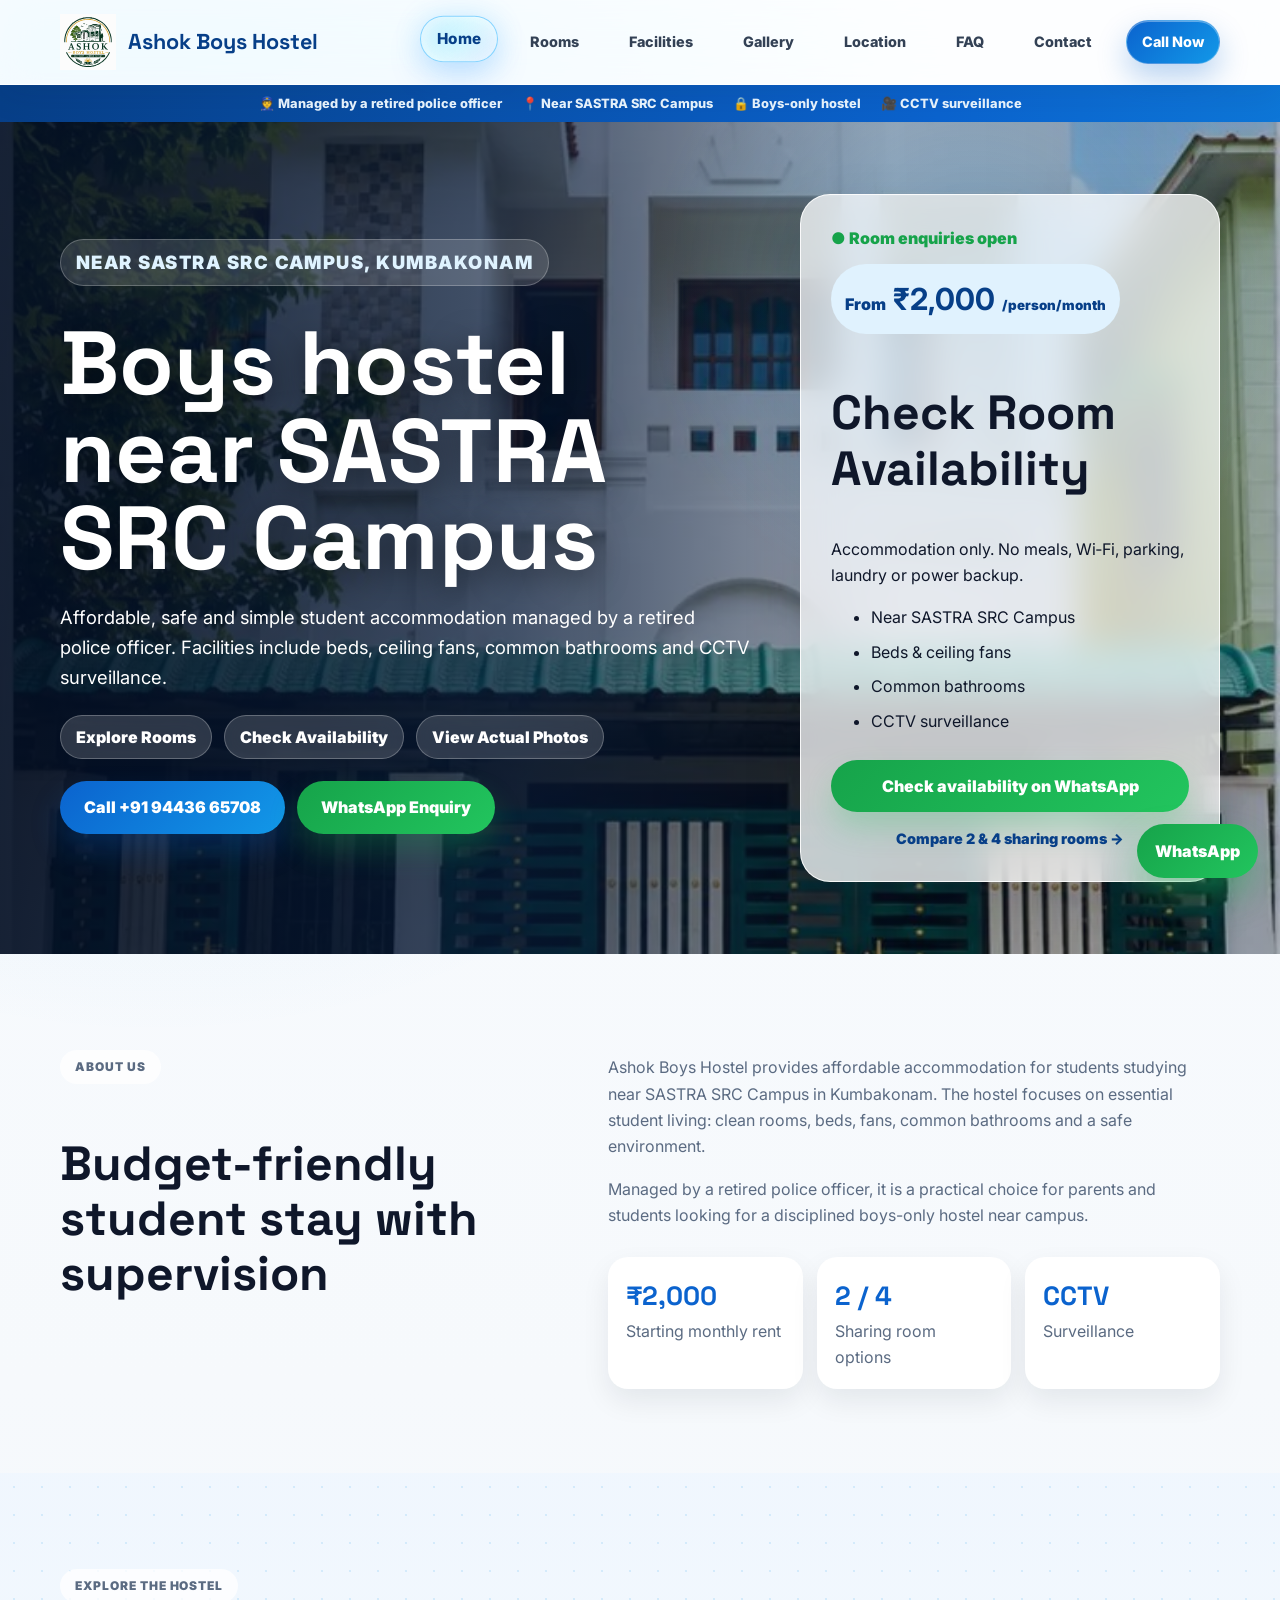
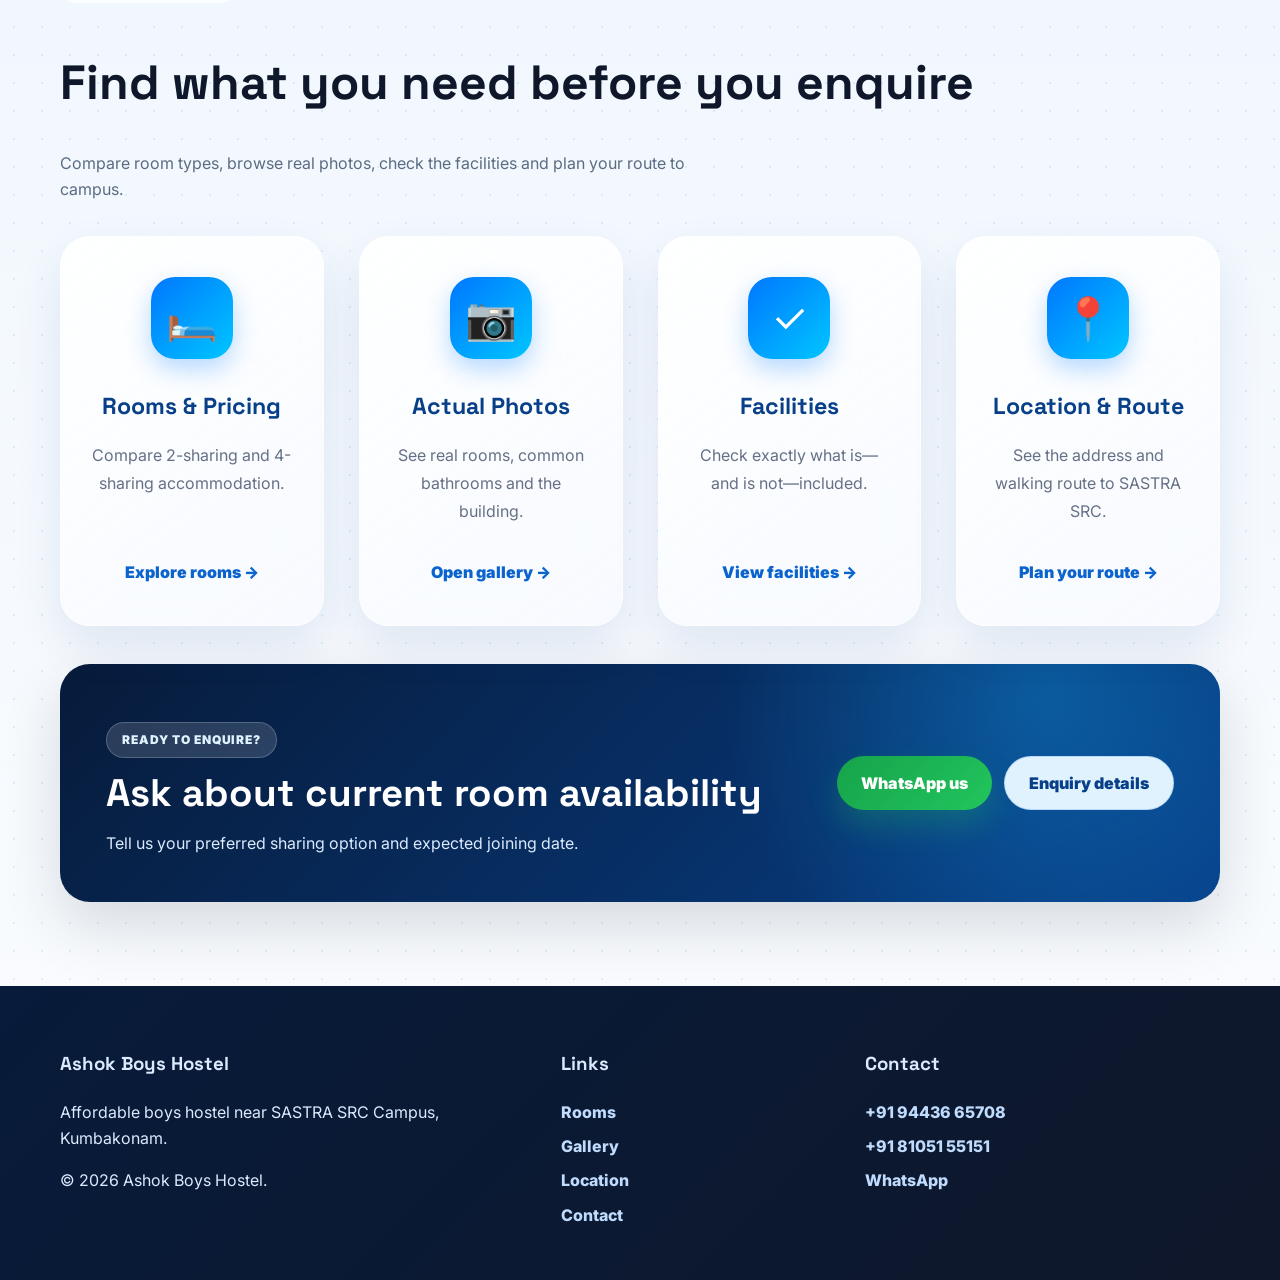
==== commit c04196f7: "Improve page heading readability" ====
--- a/index.html
+++ b/index.html
@@ -42,7 +42,7 @@
   <link href="favicon.svg" rel="icon" type="image/svg+xml"/>
   <meta content="#0b63ce" name="theme-color"/>
   <link href="manifest.json" rel="manifest"/>
-  <link href="style.css" rel="stylesheet"/>
+  <link href="style.css?v=20260708-readable-headings" rel="stylesheet"/>
   <script type="application/ld+json">
    {
     "@context": "https://schema.org",
--- a/style.css
+++ b/style.css
@@ -132,7 +132,7 @@
     font-size: 1.35rem;
     font-weight: 800;
     color: var(--primary-dark);
-    letter-spacing: -0.02em;
+    letter-spacing: 0;
 }
 
 /* Backward compatibility if old HTML still uses <span>ABH</span> */
@@ -717,7 +717,7 @@
 h2 {
     font-size: clamp(1.9rem, 4vw, 3rem);
     line-height: 1.15;
-    letter-spacing: -0.035em;
+    letter-spacing: 0;
 }
 
 .stats {
@@ -1054,6 +1054,18 @@
     color: #dbeafe;
 }
 
+.page-hero .eyebrow {
+    color: #073f88;
+    background: #ffffff;
+    border: 1px solid rgba(255, 255, 255, 0.72);
+    box-shadow: 0 10px 28px rgba(3, 15, 36, 0.2);
+    text-shadow: none;
+}
+
+.page-hero h1 {
+    text-shadow: 0 3px 18px rgba(3, 15, 36, 0.32);
+}
+
 /* =========================================================
    Rooms
    ========================================================= */
@@ -1076,9 +1088,10 @@
 .gallery-intro h2 {
     max-width: 720px;
     margin: 14px 0 0;
-    color: var(--primary-dark);
+    color: #052f66;
     font: 800 clamp(2rem, 4vw, 3.4rem)/1.06 "Space Grotesk", sans-serif;
-    letter-spacing: -0.035em;
+    letter-spacing: 0;
+    text-wrap: balance;
 }
 
 .section-heading > p,
@@ -1585,7 +1598,13 @@
 }
 
 .facilities-section .section-heading {
+    display: block;
+    max-width: 760px;
     margin-bottom: 28px;
+}
+
+.facilities-section .cards.six {
+    grid-template-columns: repeat(3, minmax(0, 1fr));
 }
 
 .faq-section .section-heading {
@@ -1798,6 +1817,10 @@
         grid-template-columns: repeat(2, 1fr);
     }
 
+    .facilities-section .cards.six {
+        grid-template-columns: repeat(2, minmax(0, 1fr));
+    }
+
     .room-detail {
         grid-template-columns: 1fr;
     }
@@ -1900,6 +1923,10 @@
     .cards,
     .cards.six,
     .stats {
+        grid-template-columns: 1fr;
+    }
+
+    .facilities-section .cards.six {
         grid-template-columns: 1fr;
     }
 
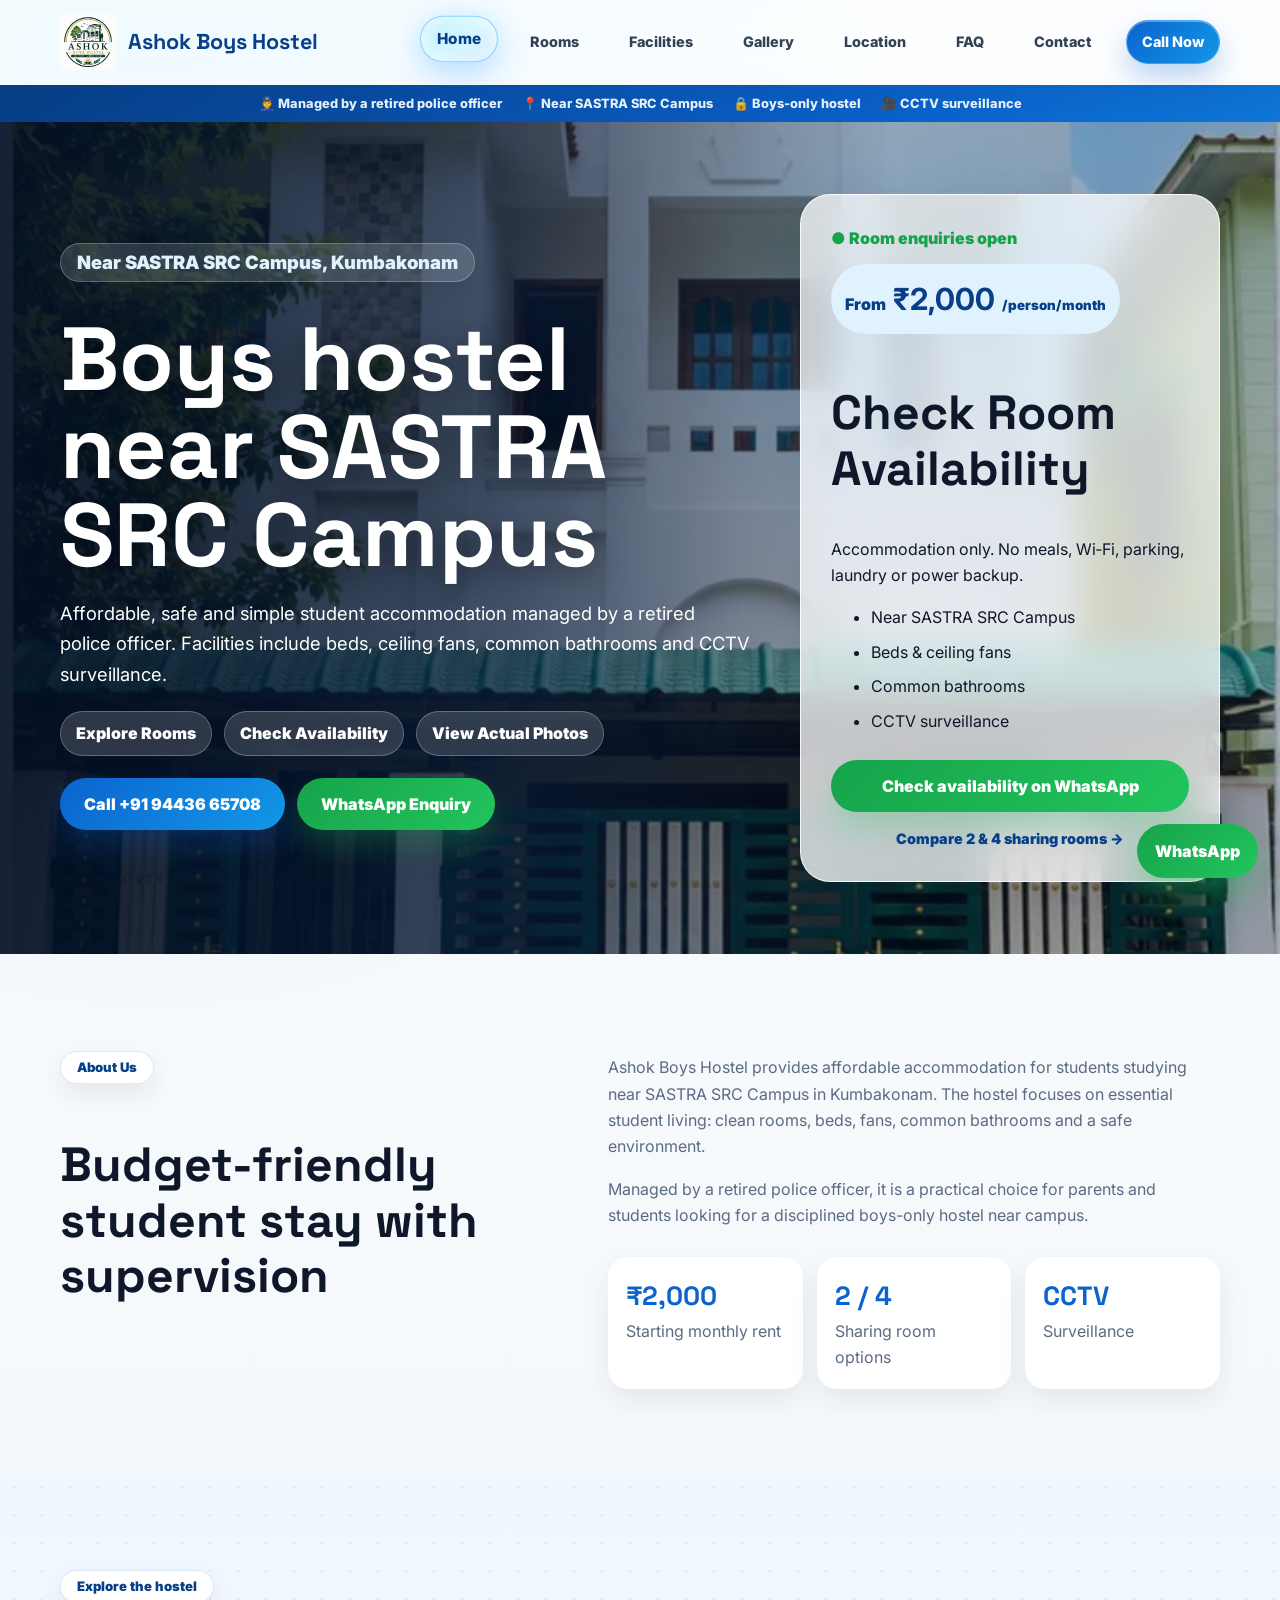
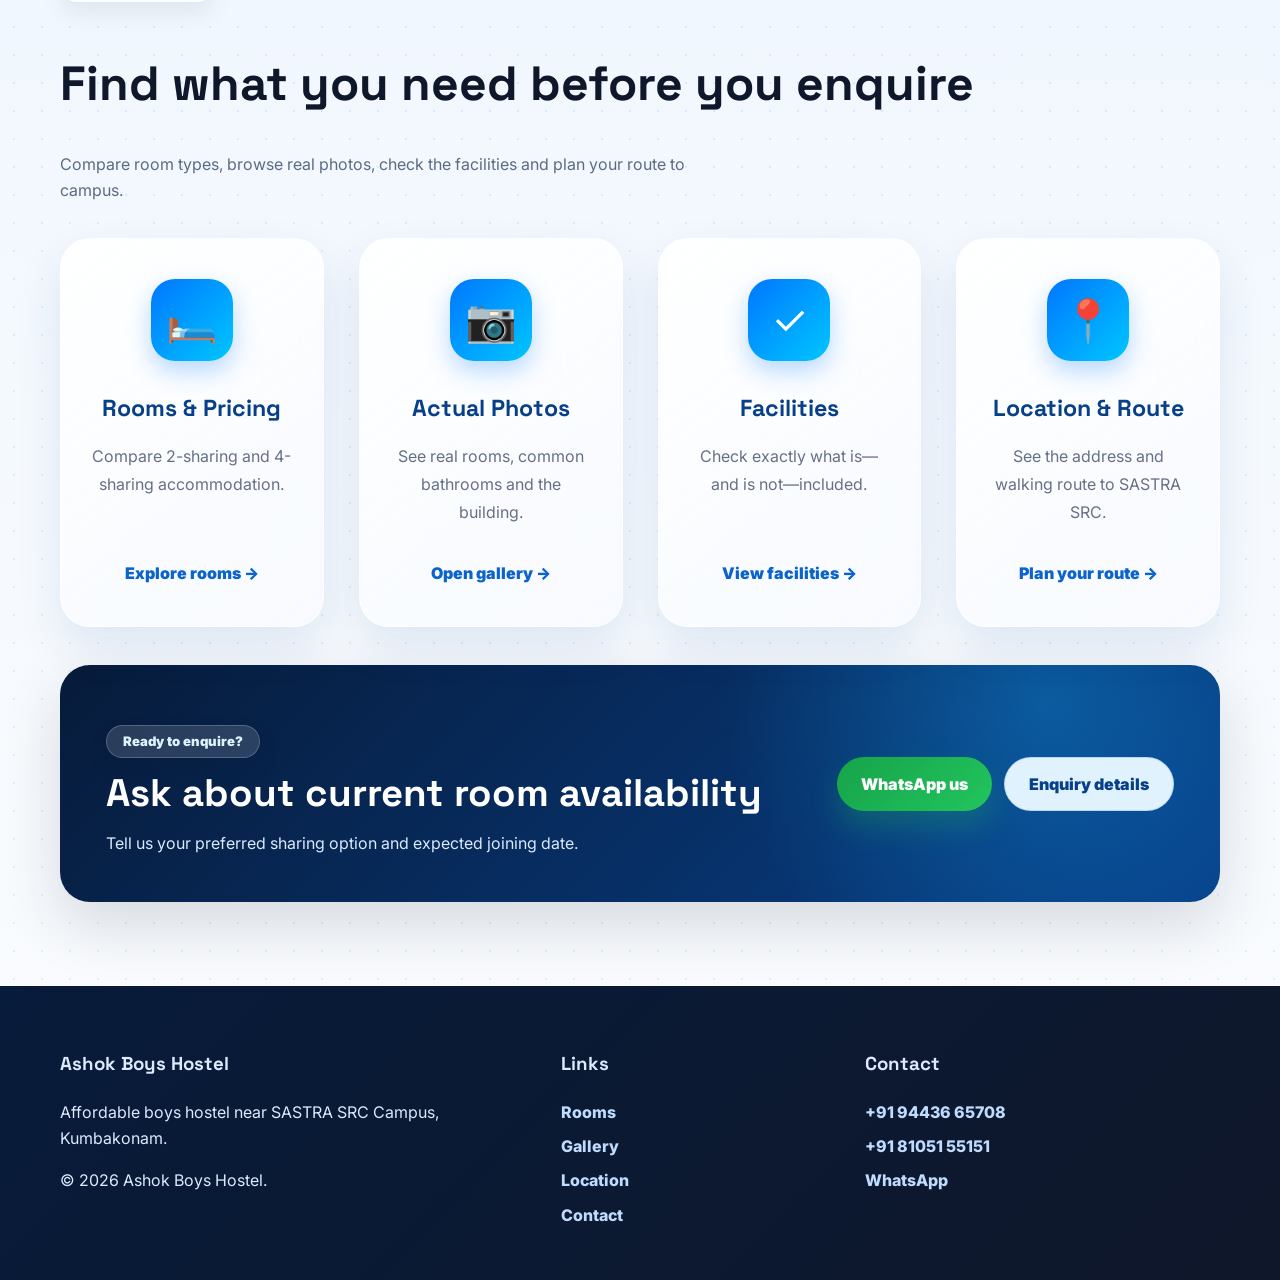
==== commit e7dbe3a5: "Standardize section labels" ====
--- a/index.html
+++ b/index.html
@@ -42,7 +42,7 @@
   <link href="favicon.svg" rel="icon" type="image/svg+xml"/>
   <meta content="#0b63ce" name="theme-color"/>
   <link href="manifest.json" rel="manifest"/>
-  <link href="style.css?v=20260708-readable-headings" rel="stylesheet"/>
+  <link href="style.css?v=20260708-uniform-labels" rel="stylesheet"/>
   <script type="application/ld+json">
    {
     "@context": "https://schema.org",
--- a/style.css
+++ b/style.css
@@ -278,14 +278,19 @@
 .section-label {
     display: inline-flex;
     align-items: center;
-    padding: 7px 15px;
+    justify-content: center;
+    width: fit-content;
+    padding: 8px 16px;
     border-radius: var(--radius-pill);
     color: var(--primary-dark);
-    background: rgba(255, 255, 255, 0.78);
-    font-size: 0.75rem;
+    background: #ffffff;
+    border: 1px solid rgba(11, 99, 206, 0.14);
+    box-shadow: 0 10px 24px rgba(15, 23, 42, 0.08);
+    font-size: 0.82rem;
     font-weight: 900;
-    letter-spacing: 0.08em;
-    text-transform: uppercase;
+    letter-spacing: 0;
+    line-height: 1.15;
+    text-transform: none;
 }
 
 .hero .eyebrow {
@@ -709,6 +714,10 @@
     color: var(--muted);
 }
 
+.section .section-label {
+    color: #073f88;
+}
+
 h2,
 h3 {
     font-family: "Space Grotesk", sans-serif;
@@ -1098,6 +1107,12 @@
 .gallery-intro > p {
     margin: 0;
     color: var(--muted);
+}
+
+.section-heading > .section-label,
+.gallery-intro .section-label {
+    color: #073f88;
+    justify-self: start;
 }
 
 .room-showcase {
@@ -1608,7 +1623,21 @@
 }
 
 .faq-section .section-heading {
+    display: block;
+    max-width: 760px;
     margin-bottom: 26px;
+}
+
+.faq-section .section-heading .section-label {
+    margin-bottom: 14px;
+}
+
+.faq-section .section-heading h2 {
+    margin-top: 0;
+}
+
+.faq-section .section-heading > p:not(.section-label) {
+    margin-top: 14px;
 }
 
 .faq-next-step {
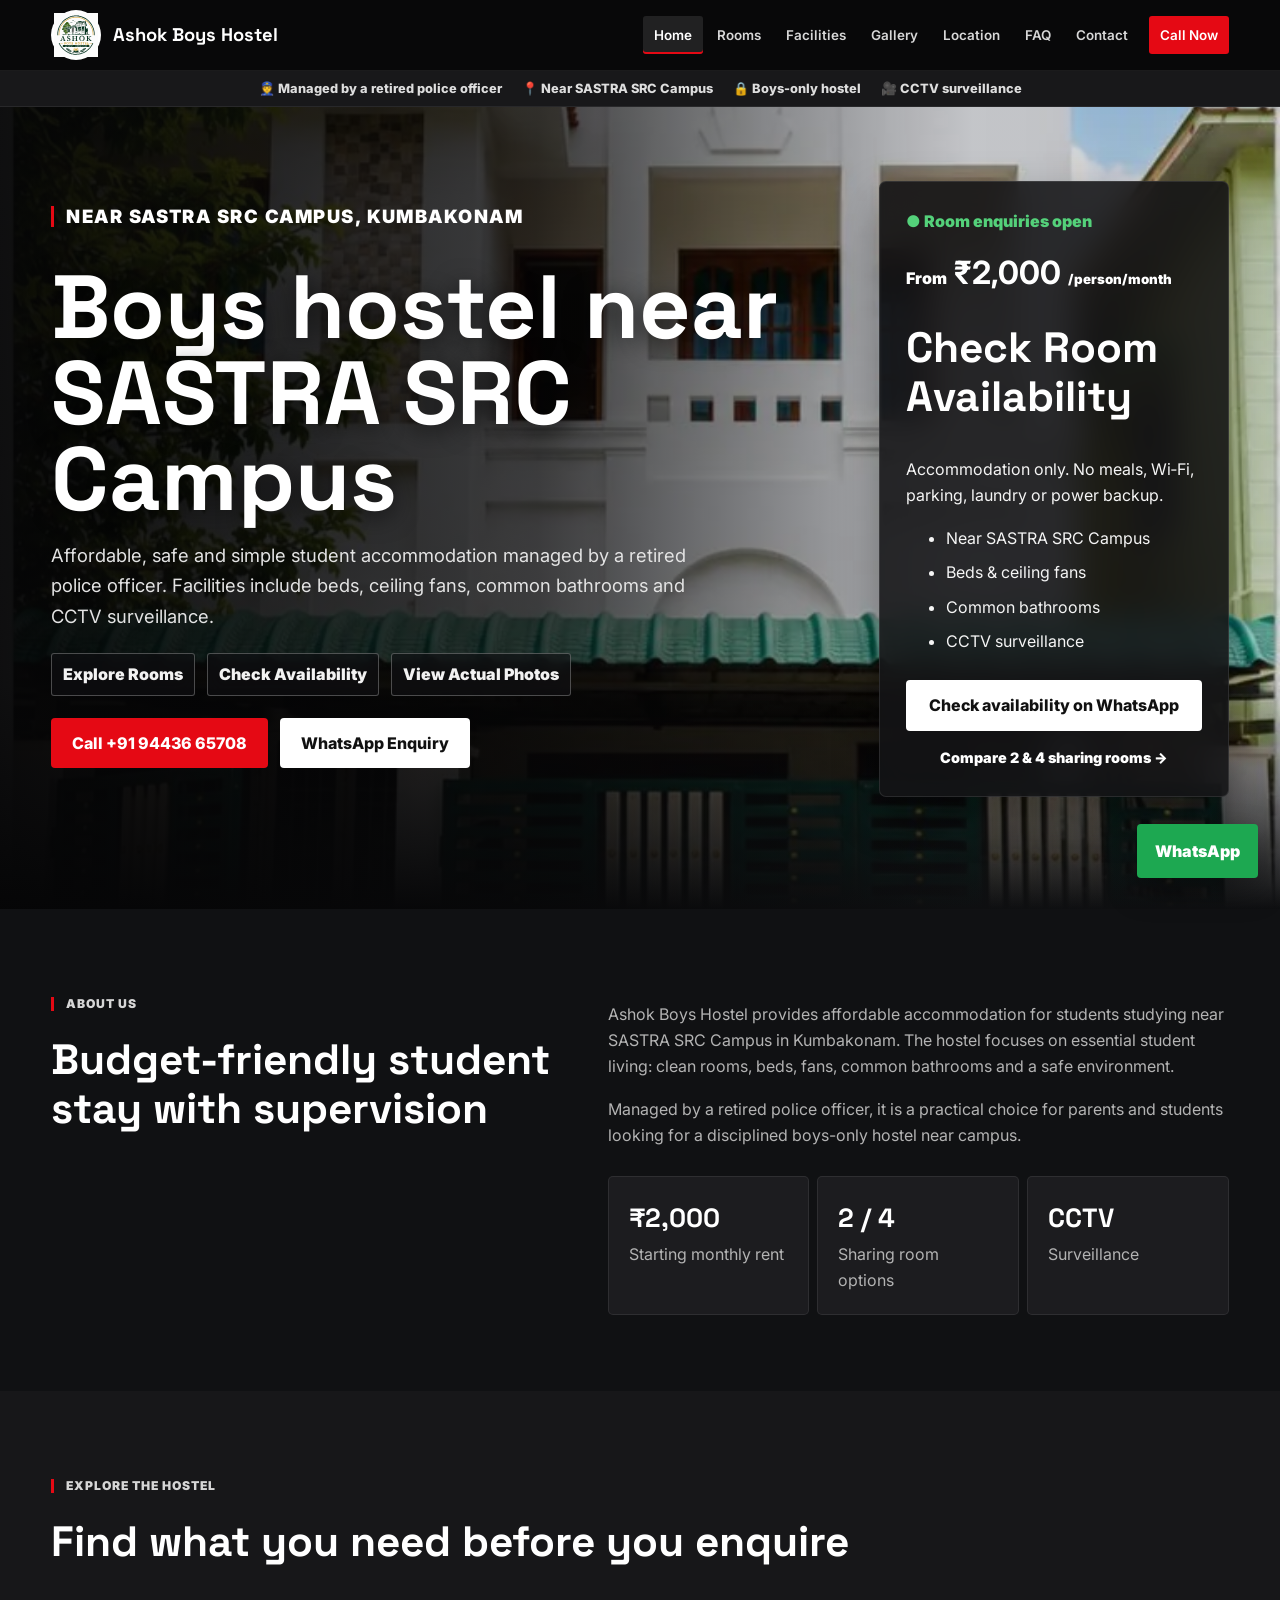
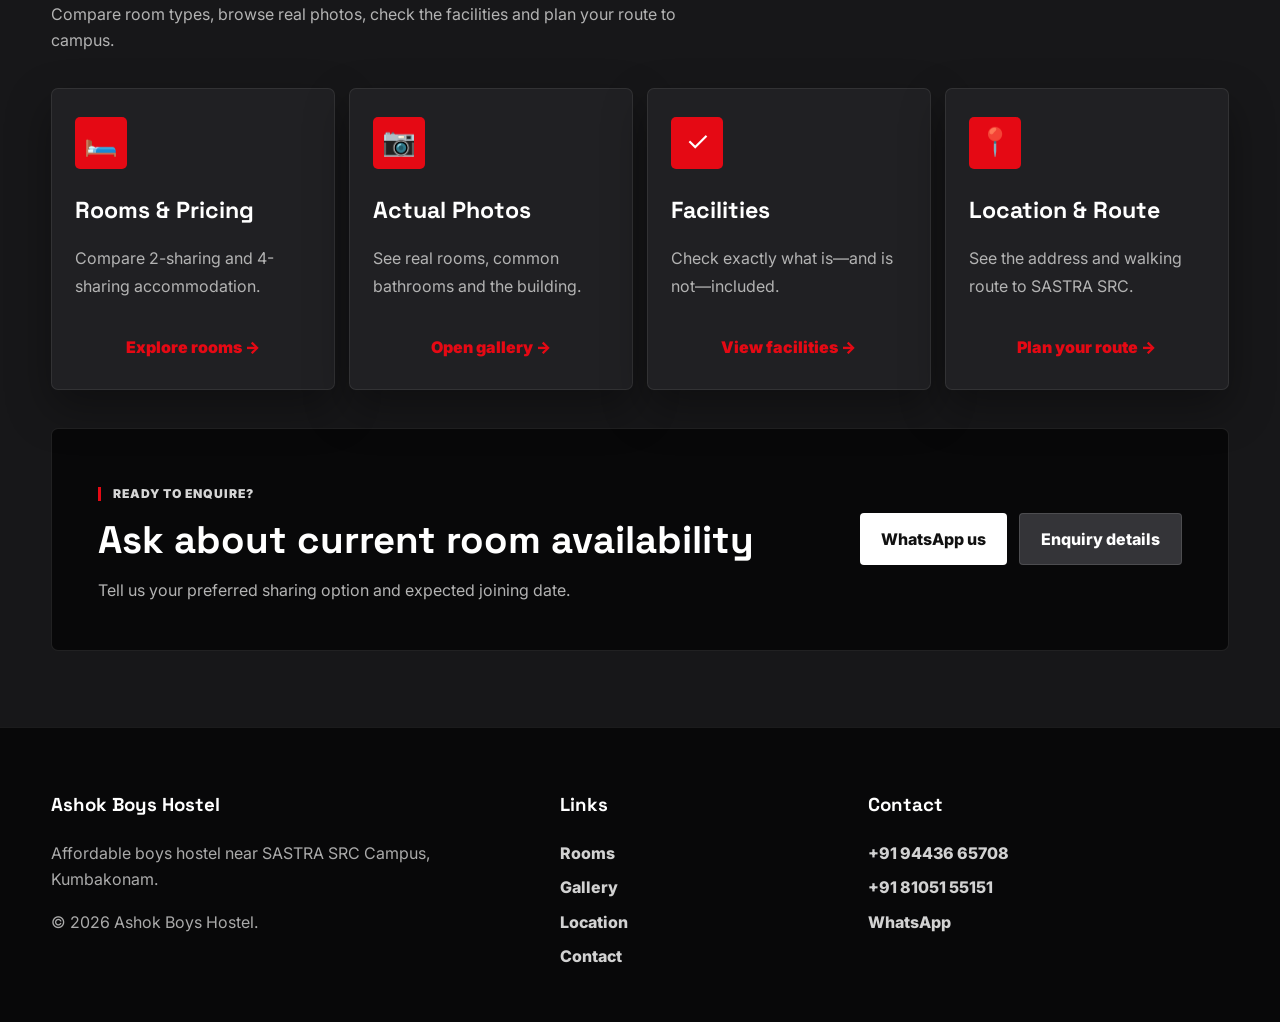
==== commit 0d5c9d7a: "Refresh site with cinematic dark UI" ====
--- a/index.html
+++ b/index.html
@@ -39,10 +39,10 @@
   <meta content="Boys Hostel in Kumbakonam | Near SASTRA SRC Campus | Ashok Boys Hostel" property="og:title"/>
   <meta content="Affordable boys hostel near SASTRA SRC Campus, Kumbakonam. Rooms from ₹2,000/month with beds, fans, common bathrooms, CCTV and owner supervision." property="og:description"/>
   <meta content="images/hero.jpg" property="og:image"/>
-  <link href="favicon.svg" rel="icon" type="image/svg+xml"/>
+  <link href="images/logo.svg?v=20260708-logo-icon" rel="icon" type="image/svg+xml"/>
   <meta content="#0b63ce" name="theme-color"/>
   <link href="manifest.json" rel="manifest"/>
-  <link href="style.css?v=20260708-uniform-labels" rel="stylesheet"/>
+  <link href="style.css?v=20260708-cinematic-ui" rel="stylesheet"/>
   <script type="application/ld+json">
    {
     "@context": "https://schema.org",
--- a/style.css
+++ b/style.css
@@ -2289,3 +2289,749 @@
         padding: 22px;
     }
 }
+
+/* =========================================================
+   2026 Cinematic UI Refresh
+   A dark, image-led interface inspired by streaming products.
+   ========================================================= */
+:root {
+    --bg: #101113;
+    --text: #f5f5f5;
+    --muted: #b3b3b3;
+    --primary: #e50914;
+    --primary-2: #f6121d;
+    --primary-dark: #ffffff;
+    --dark: #070708;
+    --white: #ffffff;
+    --glass: #18181b;
+    --glass-strong: #202023;
+    --glass-border: rgba(255, 255, 255, 0.11);
+    --shadow-soft: 0 10px 30px rgba(0, 0, 0, 0.22);
+    --shadow-card: 0 18px 44px rgba(0, 0, 0, 0.34);
+    --shadow-glow: 0 20px 60px rgba(229, 9, 20, 0.16);
+    --radius-sm: 4px;
+    --radius-md: 6px;
+    --radius-lg: 8px;
+    --radius-pill: 4px;
+}
+
+body {
+    color: var(--text);
+    background: var(--bg);
+}
+
+body,
+button,
+input {
+    font-family: "Inter", Arial, sans-serif;
+}
+
+.container {
+    width: min(1240px, 92%);
+}
+
+.site-header {
+    background: rgba(8, 8, 9, 0.9);
+    border-bottom: 1px solid rgba(255, 255, 255, 0.08);
+    box-shadow: none;
+    backdrop-filter: blur(16px);
+    -webkit-backdrop-filter: blur(16px);
+}
+
+.nav-wrap {
+    min-height: 70px;
+    padding: 7px 0;
+}
+
+.logo-icon {
+    width: 50px;
+    height: 50px;
+    padding: 3px;
+    border-radius: 50%;
+    background: #ffffff;
+}
+
+.brand-text {
+    color: #ffffff;
+    font-size: 1.15rem;
+}
+
+.main-nav {
+    gap: 3px;
+}
+
+.main-nav a {
+    min-height: 36px;
+    padding: 8px 11px;
+    border: 0;
+    border-radius: 3px;
+    color: #d7d7d7;
+    background: transparent;
+    font-size: 0.84rem;
+    font-weight: 600;
+    overflow: visible;
+}
+
+.main-nav a::before,
+.main-nav a::after {
+    display: none;
+}
+
+.main-nav a:hover,
+.main-nav a.active {
+    color: #ffffff;
+    background: rgba(255, 255, 255, 0.1);
+    border: 0;
+    box-shadow: none;
+    transform: none;
+}
+
+.main-nav a.active {
+    box-shadow: inset 0 -2px 0 var(--primary);
+}
+
+.main-nav .nav-cta,
+.main-nav .nav-cta:hover,
+.main-nav .nav-cta.active {
+    margin-left: 7px;
+    color: #ffffff !important;
+    background: var(--primary);
+    border: 0;
+    box-shadow: none;
+    transform: none;
+}
+
+.trust-bar {
+    color: #dedede;
+    background: #18181a;
+    border-bottom: 1px solid rgba(255, 255, 255, 0.07);
+    animation: none;
+}
+
+.trust-bar .container {
+    padding: 7px 0;
+}
+
+.hero {
+    min-height: calc(100vh - 104px);
+    background: #080809;
+}
+
+.hero-bg img {
+    animation: none;
+}
+
+.hero-overlay {
+    background:
+        linear-gradient(90deg, rgba(5, 5, 6, 0.96) 0%, rgba(5, 5, 6, 0.76) 42%, rgba(5, 5, 6, 0.16) 76%),
+        linear-gradient(0deg, #101113 0%, transparent 28%);
+}
+
+.hero-grid {
+    grid-template-columns: minmax(0, 1fr) 350px;
+    gap: clamp(34px, 6vw, 80px);
+    padding: 74px 0 112px;
+}
+
+.hero-content h1 {
+    max-width: 820px;
+    margin: 18px 0;
+    font-size: 5.6rem;
+    line-height: 0.96;
+    text-shadow: 0 5px 24px rgba(0, 0, 0, 0.65);
+}
+
+.hero-content p {
+    max-width: 650px;
+    color: #e3e3e3;
+}
+
+.eyebrow,
+.section-label,
+.section .section-label {
+    padding: 0 0 0 12px;
+    border: 0;
+    border-left: 3px solid var(--primary);
+    border-radius: 0;
+    color: #d6d6d6;
+    background: transparent;
+    box-shadow: none;
+    font-size: 0.76rem;
+    letter-spacing: 0.08em;
+    text-transform: uppercase;
+}
+
+.hero .eyebrow {
+    color: #ffffff;
+    background: transparent;
+    border: 0;
+    border-left: 3px solid var(--primary);
+}
+
+.hero-links a,
+.badges span {
+    padding: 7px 11px;
+    border: 1px solid rgba(255, 255, 255, 0.26);
+    border-radius: 3px;
+    color: #f2f2f2;
+    background: rgba(18, 18, 20, 0.55);
+    backdrop-filter: blur(8px);
+    animation: none;
+}
+
+.hero-links a:hover {
+    color: #ffffff;
+    background: rgba(255, 255, 255, 0.16);
+    transform: none;
+}
+
+.btn {
+    min-height: 46px;
+    padding: 12px 21px;
+    border-radius: 4px;
+    font-weight: 800;
+}
+
+.btn:hover {
+    filter: brightness(1.12);
+    transform: translateY(-1px);
+}
+
+.primary,
+.nav-cta {
+    background: var(--primary);
+    box-shadow: none;
+}
+
+.whatsapp {
+    background: #ffffff;
+    color: #111111;
+    box-shadow: none;
+}
+
+.secondary {
+    color: #ffffff;
+    background: #343438;
+    border: 1px solid rgba(255, 255, 255, 0.12);
+}
+
+.booking-card,
+.card,
+.room-detail,
+.contact-card,
+.map-card,
+.enquiry-form,
+.faq-list details,
+.address-card,
+.directions-card,
+.elevated-panel {
+    color: var(--text);
+    background: #1b1b1e;
+    border: 1px solid rgba(255, 255, 255, 0.1);
+    border-radius: 7px;
+    box-shadow: var(--shadow-card);
+    backdrop-filter: none;
+    -webkit-backdrop-filter: none;
+}
+
+.booking-card {
+    padding: 26px;
+    background: rgba(20, 20, 22, 0.88);
+    backdrop-filter: blur(16px);
+    -webkit-backdrop-filter: blur(16px);
+}
+
+.available {
+    color: #54d17a;
+}
+
+.price {
+    padding: 0;
+    color: #ffffff;
+    background: transparent;
+}
+
+.price b {
+    color: #ffffff;
+    font-size: 2rem;
+}
+
+.booking-secondary-link,
+.card-link,
+.contact-card a {
+    color: #ffffff;
+}
+
+.section {
+    padding: 76px 0;
+}
+
+.light,
+.gallery-section,
+.location-section {
+    background: #171719;
+}
+
+.section p,
+.card p,
+.stats span,
+.distance-card p,
+.route-note {
+    color: var(--muted);
+}
+
+h2 {
+    margin-top: 12px;
+    color: #ffffff;
+    font-size: 2.65rem;
+}
+
+h3,
+.section-heading h2,
+.gallery-intro h2,
+.faq-section .section-heading h2,
+.facilities-section .section-heading h2,
+.distance-card h3,
+.distance-card h4,
+.room-content h2,
+.location-intro h2,
+.directions-card h2 {
+    color: #ffffff;
+}
+
+.stats {
+    gap: 8px;
+}
+
+.stats a,
+.stats div {
+    padding: 20px;
+    color: #ffffff;
+    background: #1c1c1f;
+    border: 1px solid rgba(255, 255, 255, 0.08);
+    border-radius: 5px;
+    box-shadow: none;
+    text-decoration: none;
+}
+
+.stats b {
+    color: #ffffff;
+}
+
+.cards,
+.cards.six {
+    gap: 14px;
+}
+
+.card {
+    min-height: 235px;
+    padding: 28px 23px;
+    text-align: left;
+    background: #202023;
+    border-color: rgba(255, 255, 255, 0.08);
+    transition: transform 0.25s ease, background 0.25s ease, box-shadow 0.25s ease;
+}
+
+.card::before,
+.card::after {
+    display: none;
+}
+
+.card:hover {
+    z-index: 2;
+    background: #29292d;
+    border-color: rgba(255, 255, 255, 0.14);
+    box-shadow: 0 22px 48px rgba(0, 0, 0, 0.42);
+    transform: translateY(-7px) scale(1.025);
+}
+
+.card i {
+    width: 52px;
+    height: 52px;
+    margin: 0;
+    border-radius: 5px;
+    color: #ffffff;
+    background: var(--primary);
+    box-shadow: none;
+    font-size: 1.7rem;
+}
+
+.card:hover i {
+    box-shadow: none;
+    transform: none;
+}
+
+.card h3,
+.card:hover h3 {
+    margin-top: 22px;
+    color: #ffffff;
+}
+
+.card p,
+.card:hover p {
+    color: var(--muted);
+}
+
+.home-pathways {
+    grid-template-columns: repeat(4, minmax(0, 1fr));
+}
+
+.home-enquiry-strip,
+.faq-next-step {
+    background: #080809;
+    border: 1px solid rgba(255, 255, 255, 0.1);
+    border-radius: 7px;
+    box-shadow: none;
+}
+
+.page-hero {
+    position: relative;
+    padding: 78px 0 88px;
+    overflow: hidden;
+    background:
+        linear-gradient(90deg, rgba(5, 5, 6, 0.96), rgba(5, 5, 6, 0.67) 56%, rgba(5, 5, 6, 0.35)),
+        url("images/room-wide.webp") center 48% / cover no-repeat;
+}
+
+.page-hero::after {
+    content: "";
+    position: absolute;
+    inset: auto 0 0;
+    height: 45%;
+    background: linear-gradient(transparent, var(--bg));
+    pointer-events: none;
+}
+
+.page-hero .container {
+    position: relative;
+    z-index: 1;
+}
+
+.page-hero h1 {
+    margin: 14px 0 8px;
+    color: #ffffff;
+    font-size: 5rem;
+    line-height: 1;
+    text-shadow: 0 5px 24px rgba(0, 0, 0, 0.7);
+}
+
+.page-hero p {
+    max-width: 650px;
+    color: #e2e2e2;
+}
+
+.page-hero .eyebrow,
+.page-hero .section-label {
+    padding: 0 0 0 12px;
+    color: #ffffff;
+    background: transparent;
+    border: 0;
+    border-left: 3px solid var(--primary);
+    box-shadow: none;
+}
+
+.room-detail {
+    overflow: hidden;
+    background: #1b1b1e;
+}
+
+.room-media img,
+.room-detail > picture img,
+.room-detail > img {
+    transition: transform 0.4s ease;
+}
+
+.room-detail:hover img {
+    transform: scale(1.025);
+}
+
+.room-amenities li {
+    color: #d4d4d4;
+}
+
+.rooms-note {
+    background: #202023;
+    border-color: rgba(255, 255, 255, 0.1);
+}
+
+.distance-cards {
+    gap: 14px;
+}
+
+.distance-card {
+    padding: 24px 20px;
+    background: #202023;
+    border: 1px solid rgba(255, 255, 255, 0.08);
+    border-radius: 7px;
+    box-shadow: none;
+    backdrop-filter: none;
+}
+
+.distance-card::before,
+.distance-card::after {
+    display: none;
+}
+
+.distance-card:hover {
+    background: #29292d;
+    border-color: rgba(255, 255, 255, 0.14);
+    box-shadow: var(--shadow-card);
+    transform: translateY(-6px);
+}
+
+.distance-card span {
+    width: 54px;
+    height: 54px;
+    border-radius: 5px;
+    background: var(--primary);
+    box-shadow: none;
+    font-size: 1.75rem;
+}
+
+.distance-card:hover span {
+    box-shadow: none;
+    transform: none;
+}
+
+.gallery {
+    gap: 10px;
+}
+
+.gallery figure {
+    border-radius: 5px;
+    background: #252529;
+    box-shadow: none;
+}
+
+.gallery figure:hover,
+.gallery figure:focus-visible {
+    box-shadow: 0 24px 48px rgba(0, 0, 0, 0.46);
+    transform: translateY(-5px) scale(1.015);
+}
+
+.gallery figure::before {
+    background: linear-gradient(transparent, rgba(0, 0, 0, 0.9));
+}
+
+.gallery figure::after {
+    border: 0;
+    border-radius: 3px;
+    background: rgba(229, 9, 20, 0.88);
+}
+
+.map-card {
+    padding: 7px;
+}
+
+.map-card iframe {
+    border-radius: 4px;
+    filter: saturate(0.8) contrast(1.04);
+}
+
+.contact-mini-links {
+    border-color: rgba(255, 255, 255, 0.1);
+}
+
+.contact-mini-links a {
+    color: #ffffff;
+    background: #29292d;
+    border-radius: 4px;
+}
+
+.enquiry-form input {
+    color: #ffffff;
+    background: #111113;
+    border-color: rgba(255, 255, 255, 0.16);
+    border-radius: 4px;
+}
+
+.enquiry-form input:focus {
+    border-color: var(--primary);
+    box-shadow: 0 0 0 3px rgba(229, 9, 20, 0.18);
+}
+
+.faq-list {
+    max-width: none;
+}
+
+.faq-list details {
+    margin: 8px 0;
+    box-shadow: none;
+}
+
+.faq-list details[open] {
+    background: #242427;
+    border-color: rgba(255, 255, 255, 0.16);
+}
+
+.faq-list summary {
+    color: #ffffff;
+}
+
+.not-available span {
+    border-radius: 4px;
+    color: #ffc4c7;
+    background: rgba(229, 9, 20, 0.16);
+}
+
+footer {
+    color: #aaaaaa;
+    background: #080809;
+    border-top: 1px solid rgba(255, 255, 255, 0.08);
+}
+
+.footer-grid a {
+    color: #d2d2d2;
+}
+
+.whatsapp-float {
+    border-radius: 4px;
+    background: #1da851;
+    box-shadow: 0 12px 30px rgba(0, 0, 0, 0.35);
+}
+
+@media (max-width: 980px) {
+    .hero-grid {
+        grid-template-columns: 1fr;
+    }
+
+    .booking-card {
+        max-width: 540px;
+    }
+
+    .home-pathways {
+        grid-template-columns: repeat(2, minmax(0, 1fr));
+    }
+}
+
+@media (max-width: 760px) {
+    .nav-wrap {
+        min-height: 62px;
+    }
+
+    .logo-icon {
+        width: 43px;
+        height: 43px;
+    }
+
+    .menu-toggle {
+        width: 42px;
+        height: 42px;
+        padding: 0;
+        border-radius: 4px;
+        color: #ffffff;
+        background: #28282c;
+        font-size: 0;
+    }
+
+    .menu-toggle span {
+        display: none;
+    }
+
+    .menu-toggle::before {
+        content: "\2630";
+        font-size: 1.25rem;
+    }
+
+    .main-nav {
+        top: 66px;
+        padding: 10px;
+        border: 1px solid rgba(255, 255, 255, 0.1);
+        border-radius: 5px;
+        background: rgba(17, 17, 19, 0.98);
+        box-shadow: var(--shadow-card);
+    }
+
+    .main-nav a,
+    .main-nav .nav-cta {
+        margin: 0;
+        color: #e2e2e2;
+    }
+
+    .main-nav a:hover,
+    .main-nav a.active,
+    .main-nav .nav-cta:hover,
+    .main-nav .nav-cta.active {
+        color: #ffffff;
+        transform: none;
+    }
+
+    .trust-bar {
+        overflow-x: auto;
+        scrollbar-width: none;
+    }
+
+    .trust-bar::-webkit-scrollbar {
+        display: none;
+    }
+
+    .trust-bar .container {
+        width: max-content;
+        padding-inline: 4%;
+        flex-wrap: nowrap;
+    }
+
+    .hero {
+        min-height: auto;
+    }
+
+    .hero-grid {
+        padding: 76px 0 88px;
+    }
+
+    .hero-overlay {
+        background:
+            linear-gradient(0deg, #101113 0%, rgba(5, 5, 6, 0.62) 50%, rgba(5, 5, 6, 0.4)),
+            linear-gradient(90deg, rgba(5, 5, 6, 0.8), transparent);
+    }
+
+    .hero-content h1 {
+        font-size: 3.25rem;
+    }
+
+    .booking-card {
+        padding: 22px;
+    }
+
+    .page-hero {
+        padding: 64px 0 72px;
+    }
+
+    .page-hero h1 {
+        font-size: 3.05rem;
+    }
+
+    h2,
+    .section-heading h2,
+    .gallery-intro h2 {
+        font-size: 2rem;
+    }
+
+    .home-pathways {
+        grid-template-columns: 1fr;
+    }
+
+    .card {
+        min-height: 0;
+    }
+
+    .mobile-action-bar {
+        border: 1px solid rgba(255, 255, 255, 0.12);
+        border-radius: 6px;
+        background: rgba(16, 16, 18, 0.94);
+        box-shadow: 0 18px 42px rgba(0, 0, 0, 0.44);
+    }
+
+    .mobile-action-bar a {
+        border-radius: 4px;
+        background: var(--primary);
+    }
+
+    .mobile-action-bar a:nth-child(2) {
+        background: #1da851;
+    }
+
+    .mobile-action-bar a:nth-child(3) {
+        background: #343438;
+    }
+}
